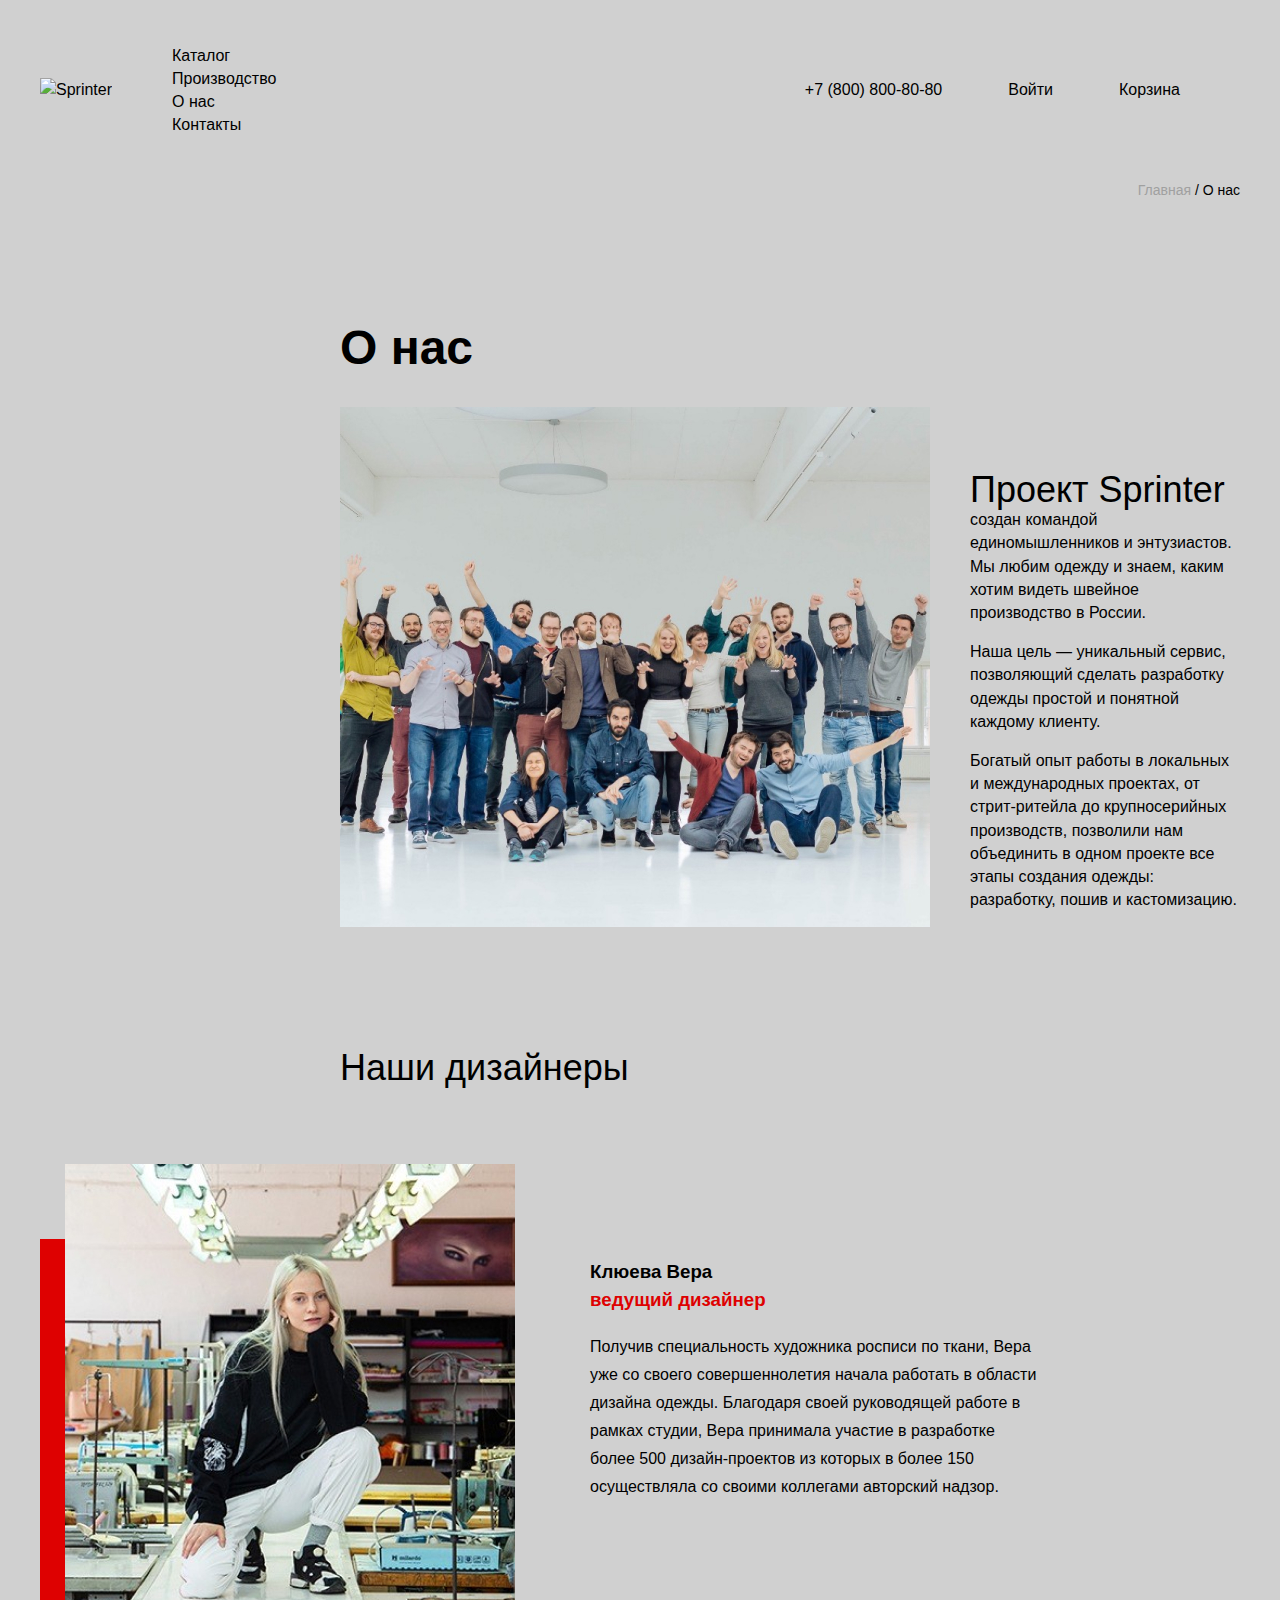
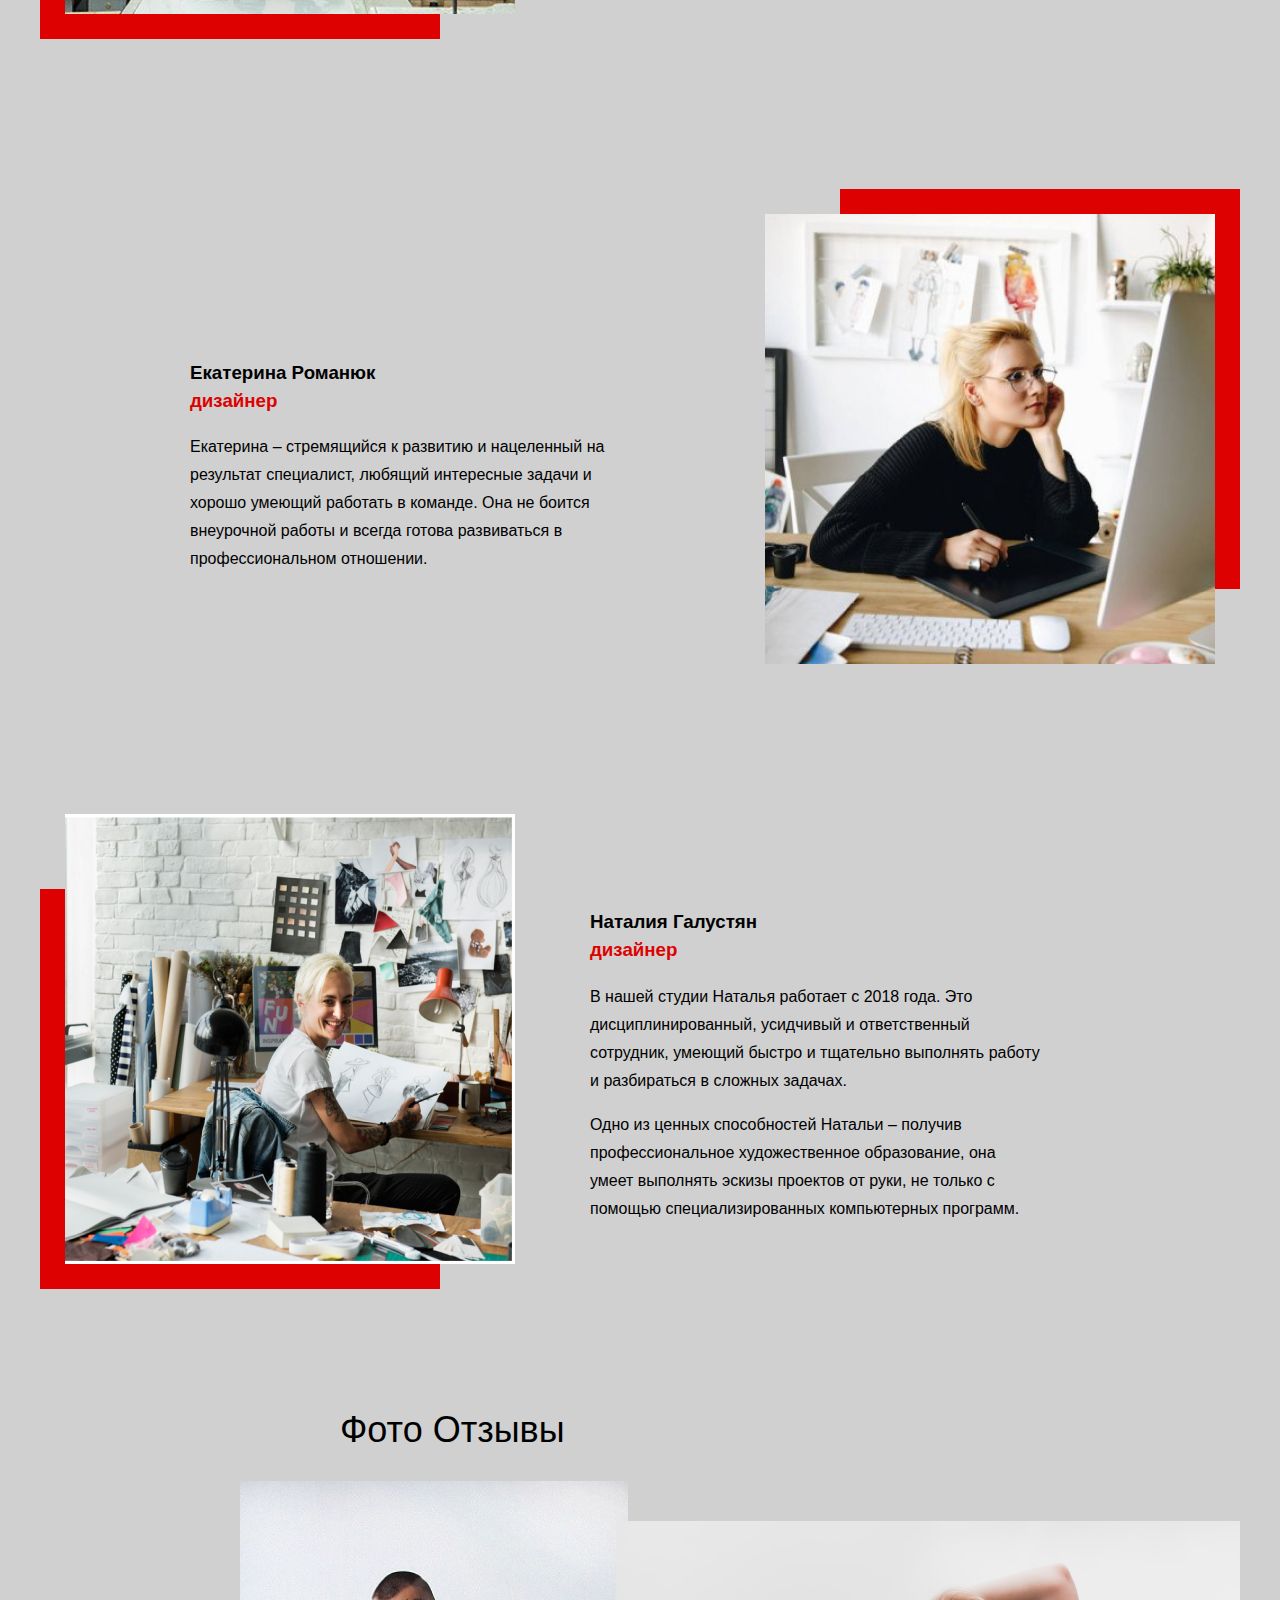
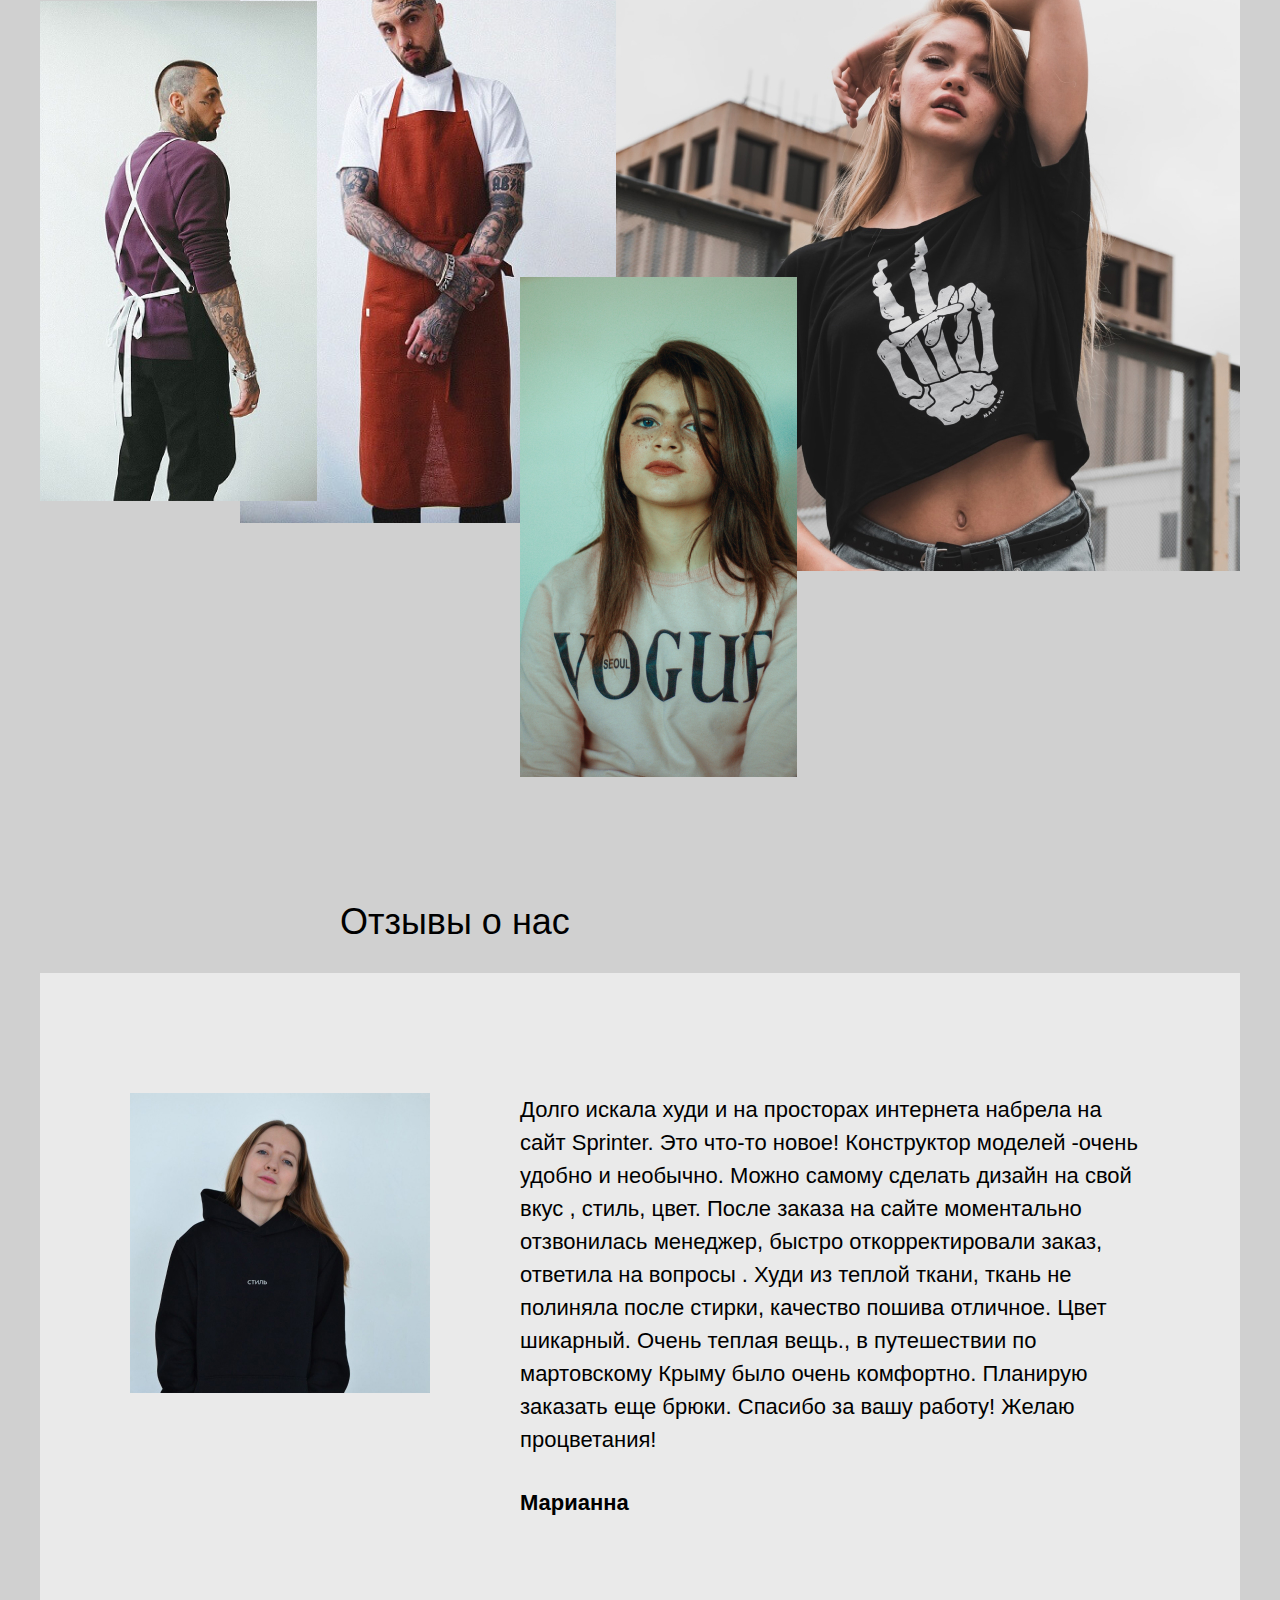
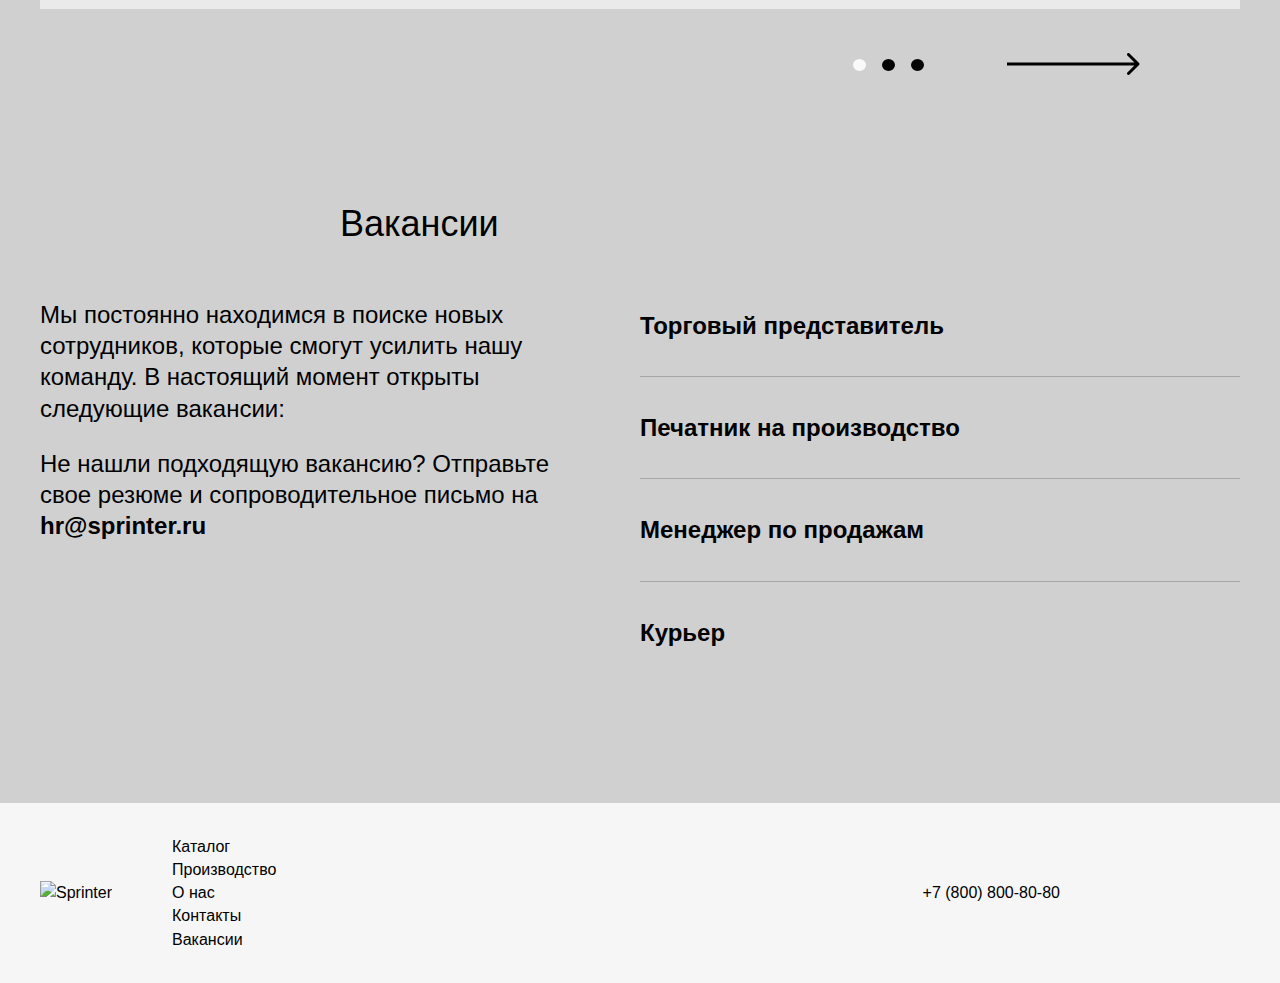
==== about-us.html @ f288a570 "second commit" ====
<!DOCTYPE html>
<html lang="ru">
<head>
    <meta charset="UTF-8">
    <title>Sprinter</title>
    <link rel="stylesheet" href="style.css">
</head>
<body>
    <header class="page-header">
        <div class="container">
            <div class="page-header__row">
                <div class="page-header__left">
                    <img src="images/logo.png" alt="Sprinter">
                    <nav class="mainmenu">
                        <ul class="mainmenu__list">
                            <li class="mainmenu__item"><a href="#">Каталог</a></li>
                            <li class="mainmenu__item"><a href="#">Производство</a></li>
                            <li class="mainmenu__item"><a href="#">О нас</a></li>
                            <li class="mainmenu__item"><a href="#">Контакты</a></li>
                        </ul>
                    </nav>
                </div>
                <div class="page-header__right">
                    <ul class="userbar">
                        <li class="userbar__item"><a href="tel:+78008008080"><img src="images/call.svg" alt="">+7 (800) 800-80-80</a></li>
                        <li class="userbar__item"><a href="#"><img src="images/enter.svg" alt="">Войти</a></li>
                        <li class="userbar__item"><a href="#"><img src="images/basket.svg" alt="">Корзина</a></li>
                    </ul>
                </div>
            </div>
        </div>
    </header>
    <main>
        <div class="container">
            <div class="breadcrumbs">
               <span> <a href="index.html">Главная</a> / О нас</span>
            </div>
        </div>
        <section class="page-section section-company">
            <div class="container">
                <h1 class="page-section__title">О нас</h1>
                <div class="section-company__row">
                    <img src="images/about-us-poster.jpg" alt="">
                    <div class="section-company__text">
                        <p><span>Проект Sprinter</span> создан командой единомышленников и энтузиастов. Мы любим одежду и знаем, каким хотим видеть швейное производство в России.</p>
                        <p>Наша цель — уникальный сервис, позволяющий сделать разработку одежды простой и понятной каждому клиенту.</p>
                        <p>Богатый опыт работы в локальных и международных проектах, от стрит-ритейла до крупносерийных производств, позволили нам объединить в одном проекте все этапы создания одежды: разработку, пошив и кастомизацию.</p>
                    </div>
                </div>
            </div>
        </section>
        <section class="page-section section-designers">
            <div class="container">
                <h2 class="page-section__title-36px">Наши дизайнеры</h2>
                <div class="section-designers__main">
                    <div class="section-designers__item">
                        <div class="section-designers__photo">
                            <img src="images/klyueva.jpg" alt="">
                        </div>
                        <div class="section-designers__text">
                            <h3>Клюева Вера <br><span>ведущий дизайнер</span></h3>
                            <p>Получив специальность художника росписи по ткани, Вера уже со своего совершеннолетия начала работать в области дизайна одежды. Благодаря  своей руководящей работе в рамках студии, Вера принимала  участие в разработке более 500 дизайн-проектов из которых в более 150 осуществляла со своими коллегами авторский надзор.</p>
                        </div>
                    </div>
                    <div class="section-designers__item section-designers__item--middle">
                        <div class="section-designers__text">
                            <h3>Екатерина Романюк <br><span>дизайнер</span></h3>
                            <p>Екатерина – стремящийся к развитию и нацеленный на результат специалист, любящий интересные задачи и хорошо умеющий работать в команде. Она не боится внеурочной работы и всегда готова развиваться в профессиональном отношении.</p>
                        </div>
                        <div class="section-designers__photo section-designers__photo--right">
                            <img src="images/romanyuk.jpg" alt="">
                        </div>
                    </div>
                    <div class="section-designers__item">
                        <div class="section-designers__photo">
                            <img src="images/galustyan.jpg" alt="">
                        </div>
                        <div class="section-designers__text">
                            <h3>Наталия Галустян <br><span>дизайнер</span></h3>
                            <p>В нашей студии Наталья работает с 2018 года. Это дисциплинированный, усидчивый и ответственный сотрудник, умеющий быстро и тщательно выполнять работу и разбираться в сложных задачах.</p>
                            <p>Одно из ценных способностей Натальи – получив профессиональное художественное образование, она умеет выполнять эскизы проектов от руки, не только с помощью специализированных компьютерных программ.</p>
                        </div>
                    </div>
                </div>
            </div>
        </section>
        <section class="page-section section-photos">
            <div class="container">
                <h2 class="page-section__title-36px">Фото Отзывы</h2>
                <div class="section-photos__main">
                    <div class="section-photos__item1"><img src="images/photo-1.jpg" alt=""></div>
                    <div class="section-photos__item2"><img src="images/photo-2.jpg" alt=""></div>
                    <div class="section-photos__item3"><img src="images/photo-3.jpg" alt=""></div>
                    <div class="section-photos__item4"><img src="images/photo-4.jpg" alt=""></div>
                </div>
            </div>
        </section>
        <section class="page-section section-reviews">
            <div class="container">
                <h2 class="page-section__title-36px">Отзывы о нас</h2>
                <div class="section-reviews__main">
                    <div class="review">
                        <img src="images/review-1.jpg" alt="" class="review__photo">
                        <div class="review__main">
                            <div class="review__text">Долго искала худи и на просторах интернета набрела на сайт Sprinter. Это что-то новое! Конструктор моделей -очень удобно и необычно. Можно самому сделать дизайн на свой вкус , стиль, цвет. После заказа на сайте моментально отзвонилась менеджер, быстро откорректировали заказ, ответила на вопросы . Худи из теплой ткани, ткань не полиняла после стирки, качество пошива отличное. Цвет шикарный. Очень теплая вещь., в путешествии по мартовскому Крыму было очень комфортно. Планирую заказать еще брюки. Спасибо за вашу работу! Желаю процветания!</div>
                            <div class="review__author">Марианна</div>
                        </div>
                    </div>
                </div>
                <div class="section-reviews__footer">
                    <div class="slider-nav">
                        <div class="slider-nav__circle slider-nav__circle--active">
                            <svg width="13" height="13" viewBox="0 0 13 13" fill="none" xmlns="http://www.w3.org/2000/svg">
                                <ellipse rx="6.5" ry="6.03571" transform="matrix(1 0 0 -1 6.5 6.96429)" fill="#F9F9F9"/>
                            </svg>
                        </div>
                        <div class="slider-nav__circle">
                            <svg width="13" height="13" viewBox="0 0 13 13" fill="none" xmlns="http://www.w3.org/2000/svg">
                                <ellipse rx="6.5" ry="6.03571" transform="matrix(1 0 0 -1 6.5 6.96429)" fill="#050505"/>
                            </svg>
                        </div>
                        <div class="slider-nav__circle">
                            <svg width="13" height="13" viewBox="0 0 13 13" fill="none" xmlns="http://www.w3.org/2000/svg">
                                <ellipse rx="6.5" ry="6.03571" transform="matrix(1 0 0 -1 6.5 6.96429)" fill="#050505"/>
                            </svg>
                        </div>
                        <div class="slider-nav__arrow">
                            <svg width="133" height="24" viewBox="0 0 133 24" fill="none" xmlns="http://www.w3.org/2000/svg">
                                <path d="M132.061 13.0607C132.646 12.4749 132.646 11.5251 132.061 10.9393L122.515 1.3934C121.929 0.807611 120.979 0.807611 120.393 1.3934C119.808 1.97919 119.808 2.92893 120.393 3.51472L128.879 12L120.393 20.4853C119.808 21.0711 119.808 22.0208 120.393 22.6066C120.979 23.1924 121.929 23.1924 122.515 22.6066L132.061 13.0607ZM0 13.5H131V10.5H0V13.5Z" fill="black"/>
                            </svg>
                        </div>
                    </div>
                </div>
            </div>
        </section>
        <section class="page-section section-vacancies">
            <div class="container">
                <h2 class="page-section__title-36px">Вакансии</h2>
                <div class="section-vacancies__row">
                    <div class="section-vacancies__text">
                        <p>Мы постоянно находимся в поиске новых сотрудников, которые смогут усилить нашу команду. В настоящий момент открыты следующие вакансии:</p>
                        <p>Не нашли подходящую вакансию? Отправьте свое резюме и сопроводительное письмо на <a href="mailto:hr@sprinter.ru">hr@sprinter.ru</a></p>
                    </div>
                    <ul class="vacancy-list">
                        <li class="vacancy-list__item vacancy-card">
                            <div class="vacancy-card__toggle">
                                Торговый представитель
                                <img src="images/plus.svg" alt="" class="vacancy-card__icon"></div>
                        </li>
                        <li class="vacancy-list__item vacancy-card">
                            <div class="vacancy-card__toggle">
                                Печатник на производство
                                <img src="images/plus.svg" alt="" class="vacancy-card__icon"></div>
                        </li>
                        <li class="vacancy-list__item vacancy-card">
                            <div class="vacancy-card__toggle">
                                Менеджер по продажам
                                <img src="images/plus.svg" alt="" class="vacancy-card__icon"></div>
                        </li>
                        <li class="vacancy-list__item vacancy-card">
                            <div class="vacancy-card__toggle">
                                Курьер
                                <img src="images/plus.svg" alt="" class="vacancy-card__icon"></div>
                        </li>
                    </ul>
                </div>
            </div>
        </section>
    </main>
    <footer class="page-footer">
        <div class="container">
            <div class="page-footer__row">
                <div class="page-footer__left">
                    <img src="images/logo.png" alt="Sprinter">
                    <nav class="mainmenu">
                        <ul class="mainmenu__list">
                            <li class="mainmenu__item"><a href="#">Каталог</a></li>
                            <li class="mainmenu__item"><a href="#">Производство</a></li>
                            <li class="mainmenu__item"><a href="#">О нас</a></li>
                            <li class="mainmenu__item"><a href="#">Контакты</a></li>
                            <li class="mainmenu__item"><a href="#">Вакансии</a></li>
                        </ul>
                    </nav>
                </div>
                <div class="page-footer__right">
                    <a href="tel:+78008008080" class="page-footer__contact"><img src="images/call.svg" alt="">+7 (800) 800-80-80</a>
                    <ul class="social-list">
                        <li class="social-list__item"><a href="#"><img src="images/instagram.svg" alt=""></a></li>
                        <li class="social-list__item"><a href="#"><img src="images/youtube.svg" alt=""></a></li>
                        <li class="social-list__item"><a href="#"><img src="images/vk.svg" alt=""></a></li>
                    </ul>
                </div>
            </div>
        </div>
    </footer>
</body>
</html>
---- style.css ----
body {
    margin: 0;
    padding: 0;
    background-color: #D0D0D0;
    font-family: 'Roboto', sans-serif;
}

a {
    text-decoration: none;
    color: #000000;
}

li {
    list-style-type: none;
}

ul {
    margin: 0;
    padding: 0;
}

.container {
    width: 1200px;
    margin: 0 auto;
}

.page-section {
    margin: 120px 0;
}

.page-section__title {
    margin-left: 300px;
    font-size: 48px;
}

.page-section__title-36px {
    margin-left: 300px;
    font-size: 36px;
    font-weight: normal;
}

.page-header__row {
    display: flex;
    align-items: center;
    justify-content: space-between;
    height: 180px;
    line-height: 145%;
}

.page-header__left {
    display: flex;
    align-items: center;
}

.page-header__left img {
    margin-right: 60px;
}

.userbar {
    display: flex;
    align-items: center;
}

.userbar__item {
    margin-right: 60px;
}

.userbar__item img {
    margin-right: 6px;
}

.section-info__row {
    display: flex;
    align-items: flex-end;
}

.section-info__text {
    padding-right: 40px;
    font-size: 16px;
}

.section-info__text h3 {
    font-size: 24px;
    font-weight: bold;
}

.section-info__banner {
    position: relative;
}

.section-info__banner h1 {
    position: absolute;
    top: 20px;
    left: 80px;
    margin: 0;
    font-size: 48px;
    font-weight: bolder;
}

.section-info__banner span {
    font-size: 24px;
    font-weight: bold;
}

.section-catalog__main {
    position: relative;
    width: 1200px;
    height: 1000px;
}

.section-catalog__item1 {
    position: absolute;
}

.section-catalog__item1 h3 {
    position: absolute;
    top: 60px;
    left: 270px;
    font-size: 36px;
    line-height: 130%;
    text-transform: uppercase;
}

.section-catalog__item2 {
    position: absolute;
    right: 0;
}

.section-catalog__item2 h3 {
    position: absolute;
    top: 40px;
    left: 480px;
    font-size: 48px;
    line-height: 130%;
}

.section-catalog__item3 {
    position: absolute;
    bottom: 0;
}

.section-catalog__item3 h3 {
    position: absolute;
    top: 80px;
    left: 480px;
    font-size: 48px;
    line-height: 130%;
    text-transform: uppercase;
}

.section-catalog__item4 {
    position: absolute;
    bottom: 0;
    right: 0;
}

.section-catalog__item4 h3 {
    position: absolute;
    top: 60px;
    left: 20px;
    font-size: 48px;
    line-height: 130%;
    color: #FFFFFF;
}

.section-order__row {
    display: flex;
    justify-content: space-between;
    margin: 50px;
    padding: 100px 40px 100px 60px;
    background: #F6F6F6;
}

.order-form {
    display: flex;
    flex-direction: column;
    justify-content: space-between;
    font-size: 18px;
    line-height: 145%;
}

.order-form a {
    text-decoration: underline;
    font-size: 16px;
    color: #7D7D7D;
}

.order-form__type {
    font-size: 24px;
}

.order-form__size {
    width: 190px;
    height: 32px;
    margin: 10px 0;
    padding: 0 20px;
    box-sizing: border-box;
}

.order-form__select-color {
    width: 32px;
    height: 32px;
}

.order-form__color {
    width: 100px;
    height: 32px;
    padding: 0 10px;
    box-sizing: border-box;
}

.order-form__select-image {
    display: flex;
    align-items: center;
    justify-content: space-between;
    width: 232px;
    height: 38px;
    margin-top: 10px;
    margin-bottom: 20px;
    padding: 0 20px;
    box-sizing: border-box;
    font-size: 14px;
}

.order-form__comment {
    width: 232px;
    height: 80px;
    padding: 10px 20px;
    box-sizing: border-box;
    resize: none;
}

.order-form__price {
    font-size: 24px;
    font-weight: bold;
}

.order-form__submit {
    width: 232px;
    height: 48px;
    font-size: 18px;
    font-weight: bold;
    color: #EEEEEE;
    background: #AA8A8A;
    border: none;
}

.section-gallery__row {
    display: flex;
    align-items: center;
    position: relative;
    margin-left: 300px;
}

.section-gallery__row a {
    position: absolute;
    right: 60px;
}

.section-gallery__item {
    margin: 10px;
}

.section-workers__row {
    display: flex;
    align-items: center;
    position: relative;
    margin-left: 300px;
}

.section-workers__row a {
    position: absolute;
    right: 60px;
}

.section-workers__item {
    margin: 10px;
    text-align: right;
}

.section-workers__item h3 {
    font-size: 18px;
    line-height: 80%;
}

.section-faq__main {
    margin-left: 300px;
    font-size: 18px;
    line-height: 145%;
    background: #F8F8F8;
}

.faq-card {
    padding: 50px;
}

.faq-card__toggle {
    display: flex;
    justify-content: space-between;
    cursor: pointer;
}

.faq-card__content {
    margin-top: 5px;
    margin-right: 100px;
}

.section-map img {
    margin-left: 300px;
}

.page-footer {
    background: #F6F6F6;
}

.page-footer__row {
    display: flex;
    align-items: center;
    justify-content: space-between;
    height: 180px;
    line-height: 145%;
}

.page-footer__left {
    display: flex;
    align-items: center;
}

.page-footer__left img {
    margin-right: 60px;
}

.page-footer__right {
    display: flex;
}

.page-footer__contact {
    margin-right: 120px;
}

.page-footer__contact img {
    margin-right: 6px;
}

.social-list {
    display: flex;
    align-items: center;
}

.social-list__item {
    margin-right: 20px;
}

.breadcrumbs {
    display: flex;
    justify-content: flex-end;
    font-size: 14px;
    line-height: 145%;
}

.breadcrumbs a {
    color: #A0A0A0;
}

.section-company__row {
    display: flex;
    align-items: flex-end;
    margin-left: 300px;
}

.section-company__text {
    padding-left: 40px;
    line-height: 145%;
}

.section-company__text span {
    font-size: 36px;
}

.section-designers__item {
    display: flex;
    margin-top: 150px;
}

.section-designers__item--middle {
    align-items: flex-end;
    margin-bottom: 300px;
}

.section-designers__photo {
    position: relative;
    width: 400px;
    height: 400px;
    background-color: #de0101;
}

.section-designers__photo img {
    position: absolute;
    left: 25px;
    bottom: 25px;
}

.section-designers__photo--right img {
    position: absolute;
    top: 25px;
    left: -75px;
}

.section-designers__text {
    width: 800px;
    padding-left: 150px;
    padding-right: 200px;
    box-sizing: border-box;
    line-height: 175%;
}

.section-designers__text h3 {
    font-weight: bold;
}

.section-designers__text span {
    color: #de0101;
}

.section-photos__main {
    position: relative;
    width: 1200px;
    height: 900px;
}

.section-photos__item1 {
    position: absolute;
    left: 200px;
}

.section-photos__item2 {
    position: absolute;
    top: 120px;
}

.section-photos__item3 {
    position: absolute;
    top: 40px;
    right: 0;
}

.section-photos__item4 {
    position: absolute;
    left: 480px;
    bottom: 0;
}

.review {
    display: flex;
    align-items: flex-start;
    padding: 120px 90px 60px 90px;
    background-color: #EAEAEA;
}

.review__main {
    margin-left: 90px;
    font-size: 22px;
    line-height: 150%;
}

.review__author {
    font-weight: bold;
    margin: 30px 0;
}
.section-reviews__footer {
    display: flex;
    justify-content: right;
    margin: 40px 100px;
}
.slider-nav {
    display: flex;
    align-items: center;
}

.slider-nav__circle {
    margin: 8px;
}

.slider-nav__arrow {
    margin-left: 75px;
}

.section-vacancies__row {
    display: grid;
    grid-template-columns: 50% 50%;
}

.section-vacancies__text {
    padding-right: 60px;
    font-size: 24px;
    line-height: 130%;
}

.section-vacancies__text a {
    font-weight: bold;
}

.vacancy-card {
    padding: 35px 0;
    font-size: 24px;
    font-weight: bold;
    line-height: 130%;
    border-bottom: 1px solid rgba(0, 0, 0, 0.2);
}

.vacancy-card:last-child {
    border-bottom: none;
}

.vacancy-card__toggle {
    display: flex;
    justify-content: space-between;
    cursor: pointer;
}
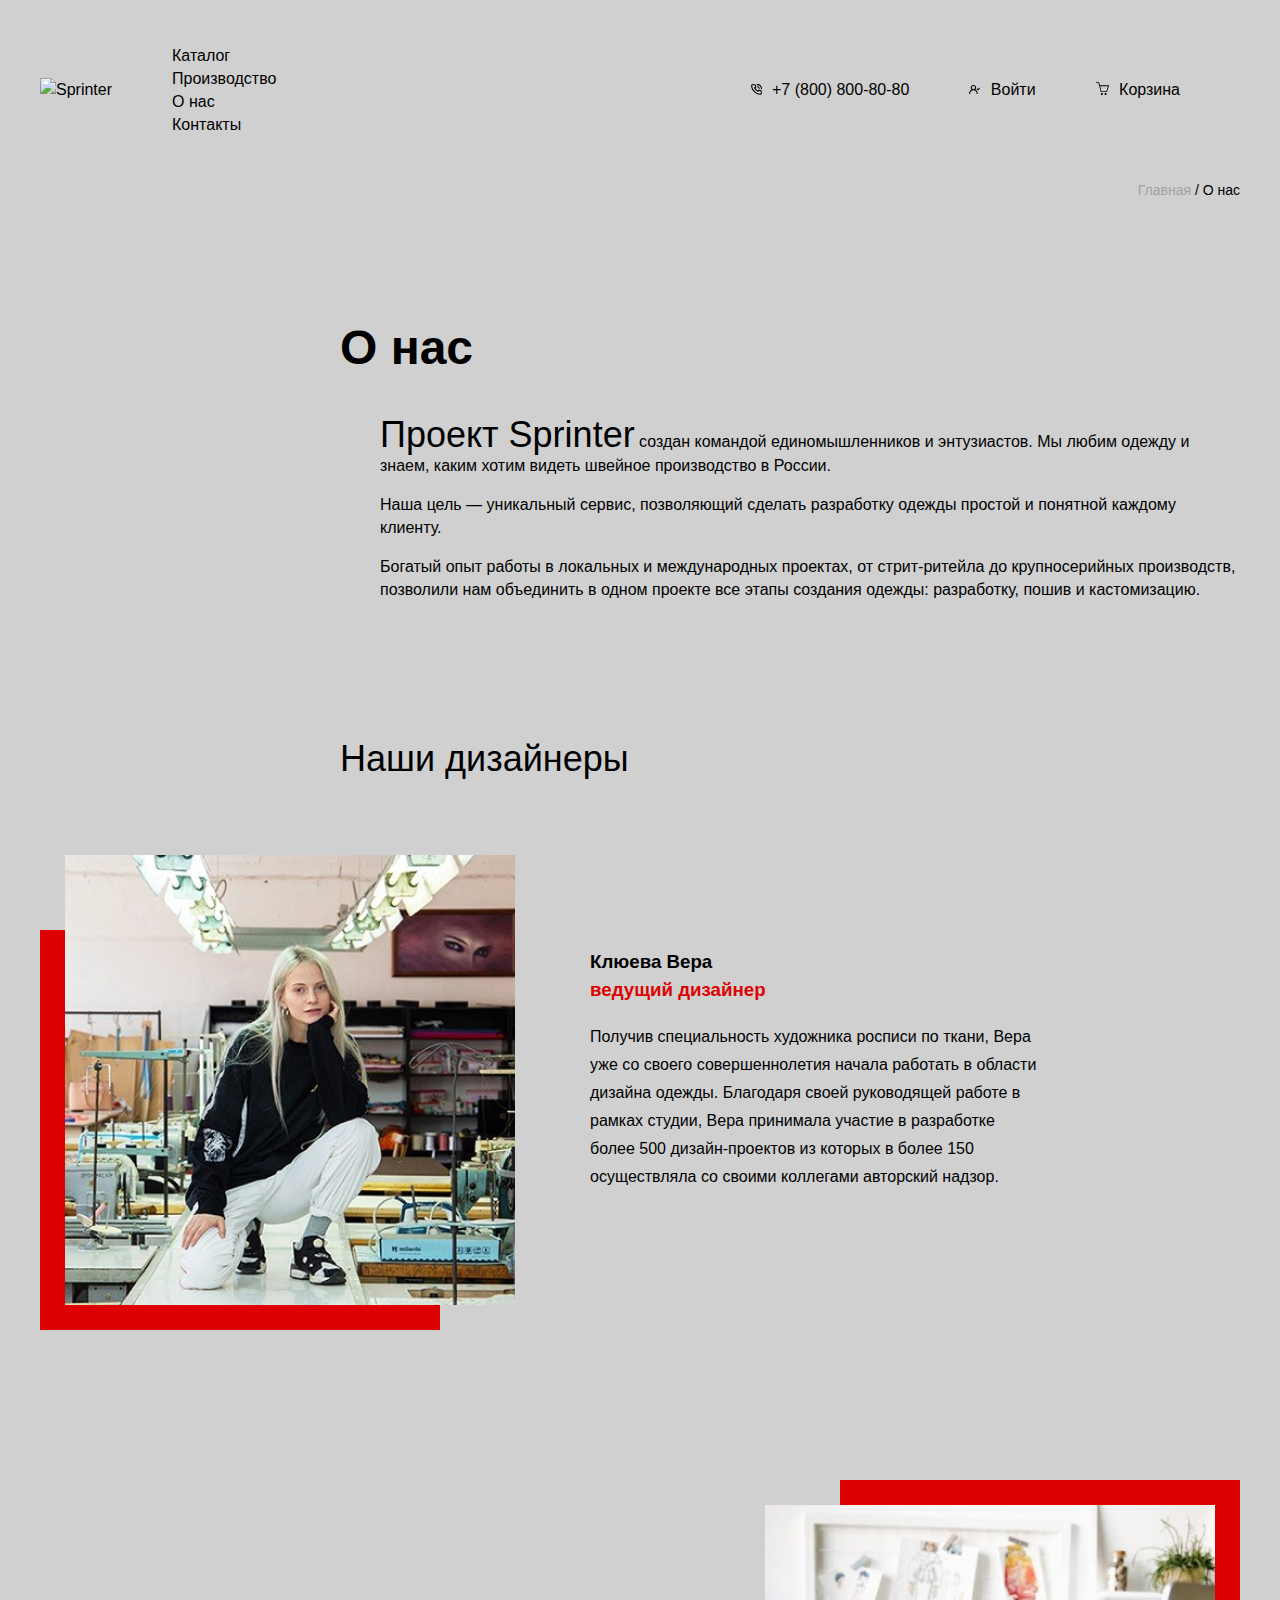
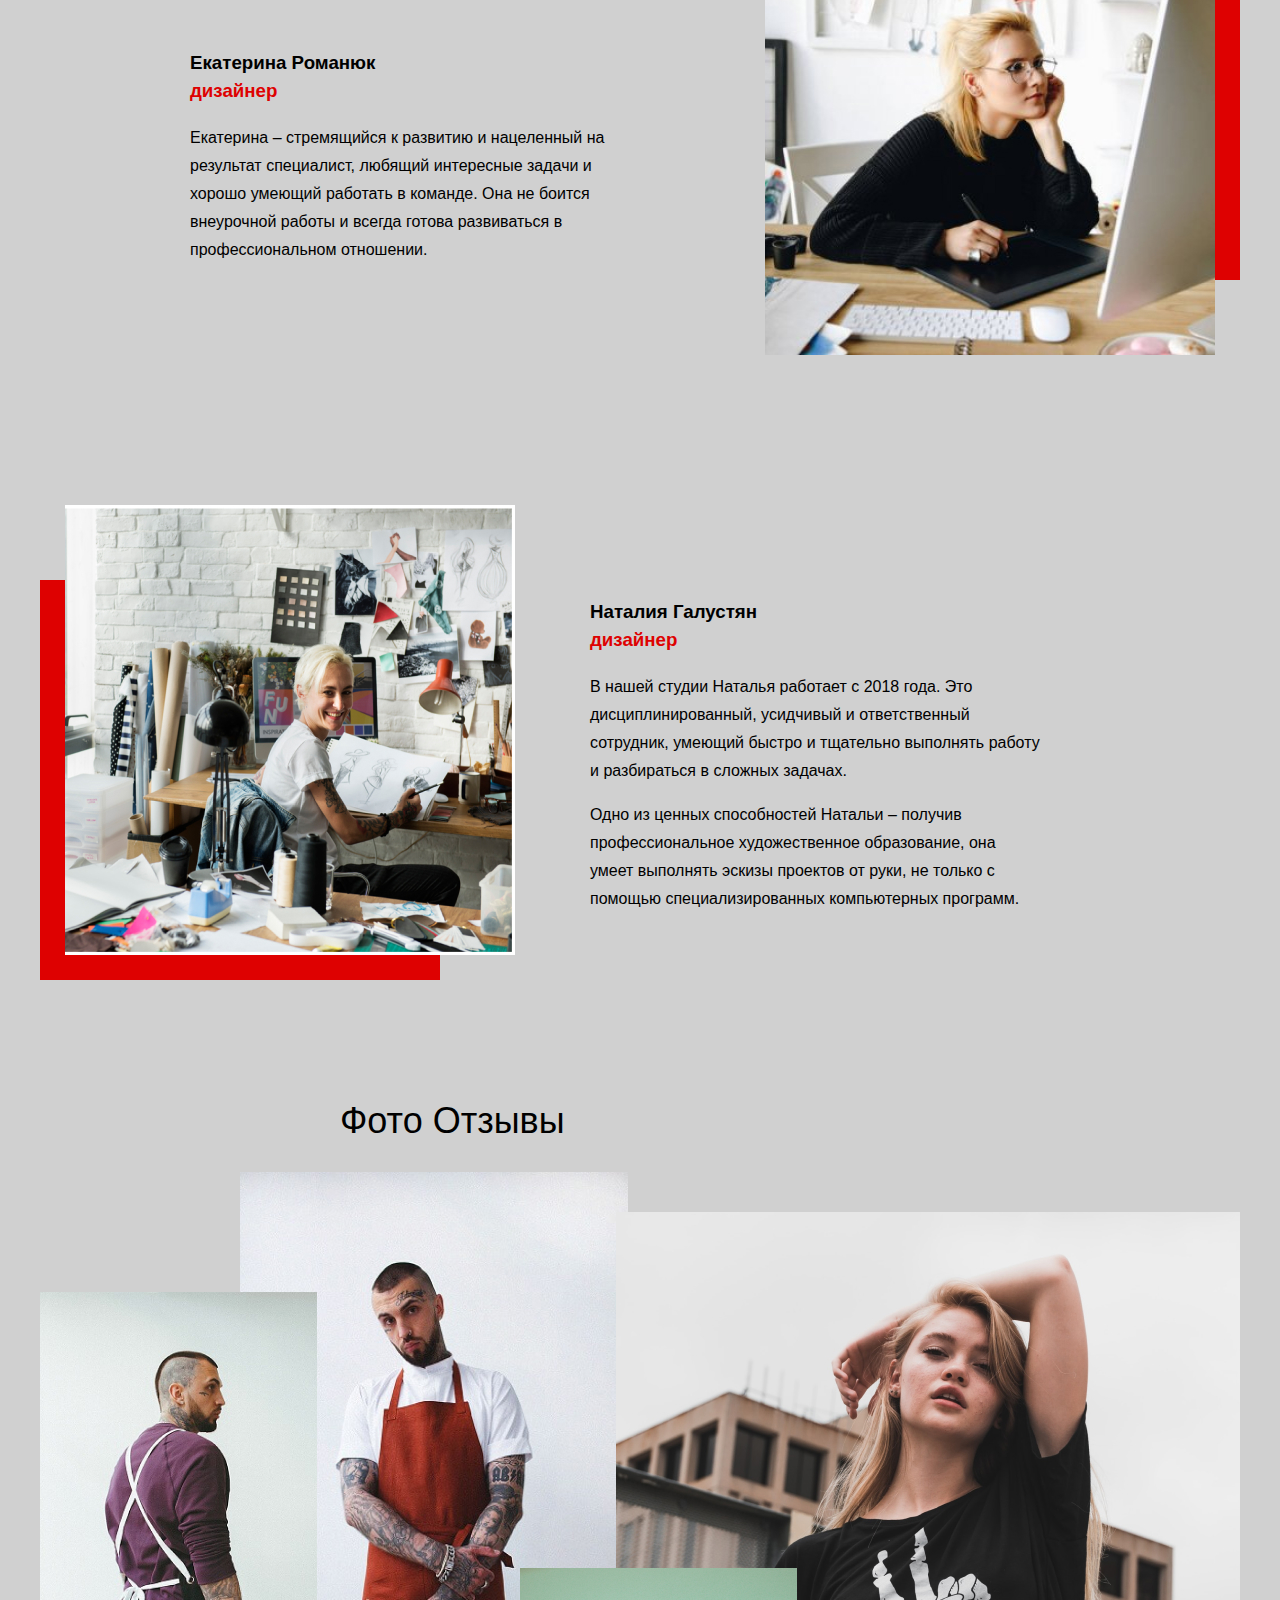
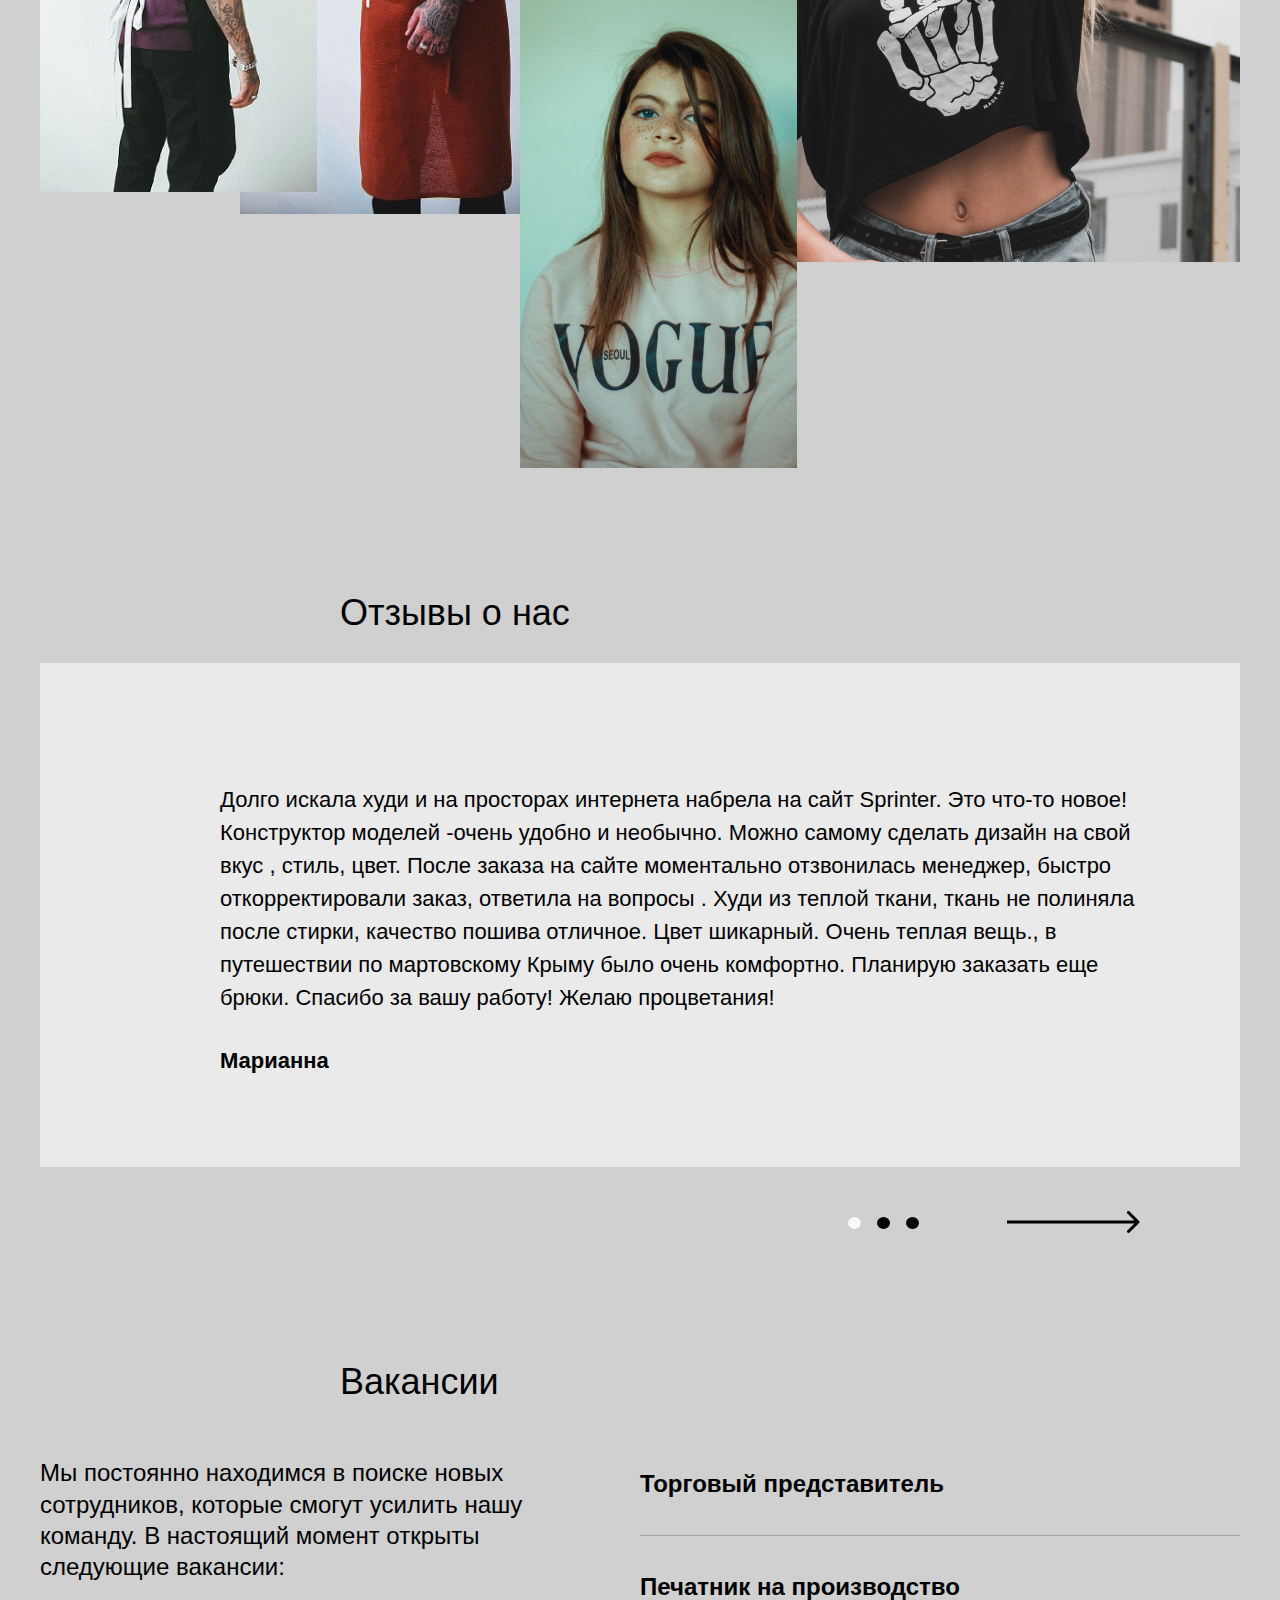
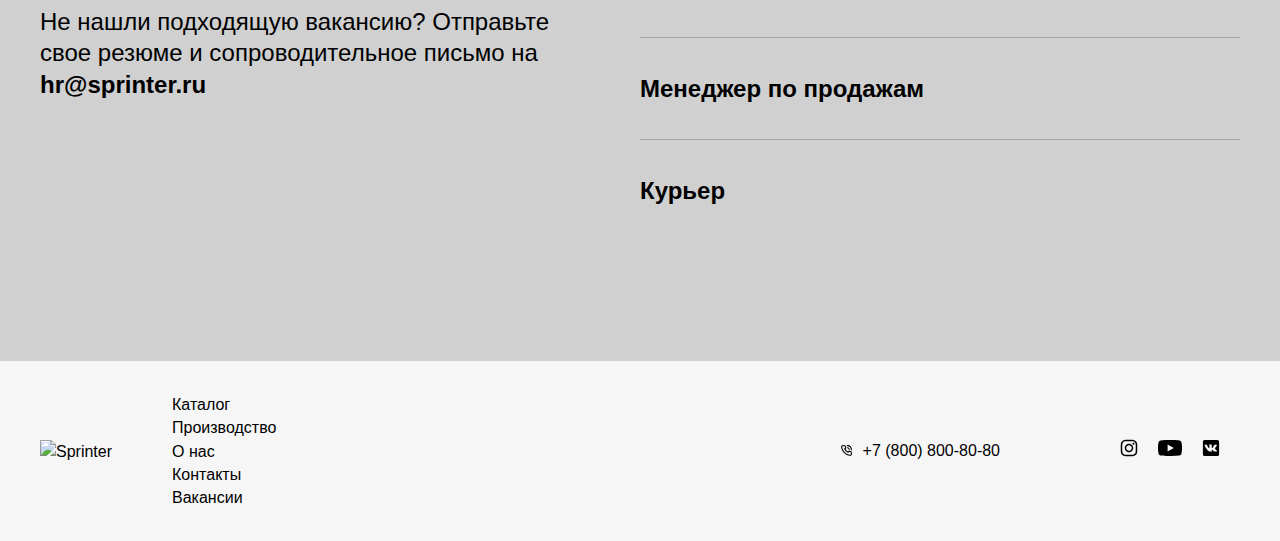
==== commit 4442b1f9: "responsive" ====
--- a/about-us.html
+++ b/about-us.html
@@ -2,7 +2,8 @@
 <html lang="ru">
 <head>
     <meta charset="UTF-8">
-    <title>Sprinter</title>
+    <title>О нас</title>
+    <meta name="viewport" content="width=device-width, initial-scale=1.0">
     <link rel="stylesheet" href="style.css">
 </head>
 <body>
@@ -10,37 +11,61 @@
         <div class="container">
             <div class="page-header__row">
                 <div class="page-header__left">
-                    <img src="images/logo.png" alt="Sprinter">
-                    <nav class="mainmenu">
+                    <img class="logo" src="images/logo.png" alt="Sprinter">
+                    <button class="page-header__menu-toggle hamburger hamburger--squeeze" onclick="this.classlist.toggle('is-active')">
+                        <span class="hamburger-box">
+                            <span class="hamburger-inner"></span>
+                        </span>
+                    </button>
+                    <nav class="page-header__menu mainmenu">
                         <ul class="mainmenu__list">
-                            <li class="mainmenu__item"><a href="#">Каталог</a></li>
-                            <li class="mainmenu__item"><a href="#">Производство</a></li>
-                            <li class="mainmenu__item"><a href="#">О нас</a></li>
-                            <li class="mainmenu__item"><a href="#">Контакты</a></li>
+                            <li class="mainmenu__item"><a href="index.html#catalog">Каталог</a></li>
+                            <li class="mainmenu__item"><a href="production.html">Производство</a></li>
+                            <li class="mainmenu__item"><a href="about-us.html">О нас</a></li>
+                            <li class="mainmenu__item"><a href="contacts.html">Контакты</a></li>
                         </ul>
                     </nav>
                 </div>
                 <div class="page-header__right">
                     <ul class="userbar">
-                        <li class="userbar__item"><a href="tel:+78008008080"><img src="images/call.svg" alt="">+7 (800) 800-80-80</a></li>
-                        <li class="userbar__item"><a href="#"><img src="images/enter.svg" alt="">Войти</a></li>
-                        <li class="userbar__item"><a href="#"><img src="images/basket.svg" alt="">Корзина</a></li>
+                        <li class="userbar__item">
+                            <a href="tel:+78008008080">
+                                <svg width="11" height="11" viewBox="0 0 11 11" fill="none" xmlns="http://www.w3.org/2000/svg">
+                                    <path d="M9.51366 6.04165C9.39449 6.04165 9.26991 6.00373 9.15074 5.97665C8.90961 5.92273 8.67252 5.85214 8.44116 5.7654C8.18987 5.67398 7.91366 5.67873 7.66566 5.77873C7.41766 5.87872 7.21541 6.06691 7.09783 6.30706L6.97866 6.55623C6.4526 6.25788 5.96662 5.89385 5.53241 5.4729C5.11145 5.03868 4.74742 4.5527 4.44908 4.02665L4.69824 3.9129C4.9384 3.79531 5.12658 3.59306 5.22658 3.34506C5.32658 3.09707 5.33133 2.82085 5.23991 2.56956C5.15389 2.33612 5.08332 2.09727 5.02866 1.85456C5.00158 1.7354 4.97991 1.61081 4.96366 1.49165C4.89788 1.11011 4.69804 0.76459 4.40012 0.517318C4.1022 0.270045 3.72579 0.137268 3.33866 0.142896H1.70824C1.47925 0.142596 1.25278 0.190697 1.04368 0.284046C0.834581 0.377394 0.647571 0.513883 0.49491 0.684563C0.339083 0.859875 0.223056 1.06684 0.154799 1.29125C0.0865428 1.51565 0.0676754 1.75218 0.0994934 1.98456C0.393937 4.23905 1.42398 6.33342 3.02991 7.9429C4.63939 9.54882 6.73375 10.5789 8.98824 10.8733C9.05856 10.8787 9.12918 10.8787 9.19949 10.8733C9.59893 10.8739 9.98458 10.7273 10.2828 10.4616C10.4535 10.309 10.59 10.122 10.6833 9.91288C10.7767 9.70377 10.8248 9.4773 10.8245 9.24831V7.62331C10.8216 7.24904 10.6895 6.88725 10.4507 6.59907C10.2119 6.31089 9.88088 6.114 9.51366 6.04165ZM9.77908 9.29165C9.7789 9.36723 9.7629 9.44195 9.73212 9.51098C9.70133 9.58001 9.65644 9.64184 9.60033 9.69248C9.54096 9.74657 9.47031 9.78678 9.39349 9.8102C9.31667 9.83362 9.2356 9.83966 9.15616 9.8279C7.13481 9.5639 5.25629 8.64273 3.80991 7.20623C2.36229 5.75861 1.43309 3.87355 1.16658 1.84373C1.15481 1.76429 1.16085 1.68322 1.18428 1.6064C1.2077 1.52958 1.24791 1.45893 1.30199 1.39956C1.35325 1.34277 1.41595 1.29748 1.48597 1.26667C1.55599 1.23586 1.63175 1.22023 1.70824 1.22081H3.33324C3.45846 1.21775 3.58086 1.25818 3.67962 1.33521C3.77838 1.41225 3.84739 1.52112 3.87491 1.64331C3.87491 1.78956 3.92366 1.94123 3.95616 2.08748C4.01876 2.37124 4.10204 2.65004 4.20533 2.92165L3.44699 3.27915C3.31665 3.33898 3.21535 3.44807 3.16533 3.58248C3.11115 3.71435 3.11115 3.86227 3.16533 3.99415C3.94489 5.66397 5.28717 7.00625 6.95699 7.78581C7.08887 7.83999 7.23678 7.83999 7.36866 7.78581C7.50307 7.73578 7.61216 7.63449 7.67199 7.50415L8.01324 6.74581C8.29269 6.84771 8.5786 6.93095 8.86908 6.99498C9.00991 7.02748 9.16158 7.05456 9.30783 7.07623C9.43002 7.10375 9.53889 7.17276 9.61593 7.27152C9.69296 7.37028 9.73339 7.49268 9.73033 7.6179L9.77908 9.29165ZM6.58324 0.083313H6.20408C6.06042 0.095524 5.92749 0.164303 5.83455 0.27452C5.7416 0.384737 5.69624 0.527362 5.70845 0.671021C5.72066 0.81468 5.78944 0.947605 5.89966 1.04055C6.00987 1.1335 6.1525 1.17886 6.29616 1.16665H6.58324C7.4452 1.16665 8.27185 1.50906 8.88134 2.11855C9.49083 2.72804 9.83324 3.55469 9.83324 4.41665V4.70373C9.82123 4.84663 9.86638 4.98845 9.95878 5.09812C10.0512 5.20778 10.1833 5.27633 10.3262 5.28873H10.3695C10.5051 5.28928 10.636 5.23895 10.7363 5.14769C10.8365 5.05642 10.899 4.93086 10.9112 4.79581V4.41665C10.9112 3.26831 10.4554 2.16693 9.64387 1.35443C8.83238 0.541928 7.73158 0.0847484 6.58324 0.083313ZM7.66658 4.41665C7.66658 4.56031 7.72364 4.69808 7.82523 4.79966C7.92681 4.90124 8.06458 4.95831 8.20824 4.95831C8.3519 4.95831 8.48968 4.90124 8.59126 4.79966C8.69284 4.69808 8.74991 4.56031 8.74991 4.41665C8.74991 3.84201 8.52164 3.29091 8.11531 2.88458C7.70898 2.47825 7.15788 2.24998 6.58324 2.24998C6.43958 2.24998 6.30181 2.30705 6.20023 2.40863C6.09864 2.51021 6.04158 2.64799 6.04158 2.79165C6.04158 2.93531 6.09864 3.07308 6.20023 3.17466C6.30181 3.27624 6.43958 3.33331 6.58324 3.33331C6.87056 3.33331 7.14611 3.44745 7.34927 3.65061C7.55244 3.85378 7.66658 4.12933 7.66658 4.41665Z" fill="black"/>
+                                </svg>
+                                +7 (800) 800-80-80
+                            </a>
+                        </li>
+                        <li class="userbar__item">
+                            <a href="#">
+                                <svg width="11" height="11" viewBox="0 0 11 11" fill="none" xmlns="http://www.w3.org/2000/svg">
+                                    <path d="M6.20433 5.61915C6.49335 5.36897 6.72517 5.05954 6.88405 4.71187C7.04294 4.36419 7.12517 3.98641 7.12516 3.60415C7.12516 2.88585 6.83982 2.19698 6.33191 1.68907C5.824 1.18115 5.13512 0.895813 4.41683 0.895813C3.69853 0.895813 3.00966 1.18115 2.50175 1.68907C1.99384 2.19698 1.7085 2.88585 1.7085 3.60415C1.70849 3.98641 1.79072 4.36419 1.94961 4.71187C2.10849 5.05954 2.34031 5.36897 2.62933 5.61915C1.87107 5.9625 1.22775 6.51697 0.776277 7.21627C0.324806 7.91558 0.0842933 8.73011 0.0834961 9.56248C0.0834961 9.70614 0.140564 9.84391 0.242147 9.9455C0.343729 10.0471 0.481504 10.1041 0.625163 10.1041C0.768822 10.1041 0.906597 10.0471 1.00818 9.9455C1.10976 9.84391 1.16683 9.70614 1.16683 9.56248C1.16683 8.70053 1.50924 7.87388 2.11873 7.26438C2.72823 6.65489 3.55488 6.31248 4.41683 6.31248C5.27878 6.31248 6.10543 6.65489 6.71493 7.26438C7.32442 7.87388 7.66683 8.70053 7.66683 9.56248C7.66683 9.70614 7.7239 9.84391 7.82548 9.9455C7.92706 10.0471 8.06484 10.1041 8.2085 10.1041C8.35216 10.1041 8.48993 10.0471 8.59151 9.9455C8.6931 9.84391 8.75016 9.70614 8.75016 9.56248C8.74937 8.73011 8.50885 7.91558 8.05738 7.21627C7.60591 6.51697 6.96259 5.9625 6.20433 5.61915ZM4.41683 5.22915C4.09544 5.22915 3.78126 5.13384 3.51403 4.95528C3.2468 4.77673 3.03852 4.52294 2.91553 4.22601C2.79253 3.92908 2.76035 3.60234 2.82305 3.28712C2.88575 2.97191 3.04052 2.68236 3.26778 2.4551C3.49504 2.22784 3.78459 2.07307 4.09981 2.01037C4.41503 1.94767 4.74176 1.97985 5.03869 2.10284C5.33562 2.22583 5.58941 2.43411 5.76797 2.70134C5.94653 2.96857 6.04183 3.28275 6.04183 3.60415C6.04183 4.03512 5.87063 4.44845 5.56588 4.7532C5.26113 5.05794 4.84781 5.22915 4.41683 5.22915ZM10.7597 3.9454C10.7094 3.89463 10.6495 3.85433 10.5835 3.82683C10.5175 3.79933 10.4467 3.78517 10.3752 3.78517C10.3037 3.78517 10.2329 3.79933 10.1669 3.82683C10.1008 3.85433 10.0409 3.89463 9.99058 3.9454L8.90725 5.02873L8.57141 4.68748C8.52106 4.63671 8.46115 4.59641 8.39514 4.56891C8.32913 4.54141 8.25834 4.52726 8.18683 4.52726C8.11532 4.52726 8.04453 4.54141 7.97852 4.56891C7.91251 4.59641 7.8526 4.63671 7.80225 4.68748C7.70136 4.78897 7.64473 4.92625 7.64473 5.06935C7.64473 5.21246 7.70136 5.34974 7.80225 5.45123L8.52808 6.17706C8.62957 6.27795 8.76685 6.33458 8.90996 6.33458C9.05306 6.33458 9.19034 6.27795 9.29183 6.17706L10.7381 4.73081C10.7928 4.6817 10.8369 4.62196 10.8677 4.55525C10.8986 4.48853 10.9156 4.41624 10.9176 4.34276C10.9196 4.26928 10.9067 4.19616 10.8795 4.12784C10.8524 4.05953 10.8116 3.99745 10.7597 3.9454Z" fill="black"/>
+                                </svg>
+                                Войти
+                            </a>
+                        </li>
+                        <li class="userbar__item">
+                            <a href="#">
+                                <svg width="13" height="13" viewBox="0 0 13 13" fill="none" xmlns="http://www.w3.org/2000/svg">
+                                    <path d="M12.8921 3.50554C12.8117 3.3876 12.7038 3.32863 12.5684 3.32863H3.94824L3.28809 1.00907C3.22884 0.799395 3.14844 0.620296 3.04688 0.471774C2.94531 0.323253 2.8374 0.218414 2.72314 0.157258C2.60889 0.0961021 2.50944 0.0546035 2.4248 0.0327621C2.34017 0.0109207 2.25553 0 2.1709 0H0.431641C0.321615 0 0.228516 0.0393145 0.152344 0.117944C0.0761719 0.196573 0.0380859 0.297043 0.0380859 0.419355C0.0380859 0.489247 0.055013 0.556956 0.0888672 0.62248C0.122721 0.688004 0.171387 0.738239 0.234863 0.773185C0.29834 0.808132 0.363932 0.825605 0.431641 0.825605H2.1709C2.20475 0.825605 2.23649 0.829973 2.26611 0.83871C2.29574 0.847446 2.33594 0.884577 2.38672 0.950101C2.4375 1.01562 2.47982 1.11391 2.51367 1.24496L4.76074 9.7631C4.77767 9.81552 4.80518 9.86576 4.84326 9.91381C4.88135 9.96186 4.92578 9.99899 4.97656 10.0252C5.02734 10.0514 5.08236 10.0645 5.1416 10.0645H10.626C10.7106 10.0645 10.7889 10.0383 10.8608 9.98589C10.9328 9.93347 10.9814 9.86794 11.0068 9.78931L12.9492 3.89214C12.9915 3.75235 12.9725 3.62349 12.8921 3.50554ZM10.3467 9.22581H5.45898L4.16406 4.16734H11.9844L10.3467 9.22581ZM9.54688 10.9032C9.26758 10.9032 9.02848 11.0059 8.82959 11.2112C8.6307 11.4165 8.53125 11.6633 8.53125 11.9516C8.53125 12.2399 8.6307 12.4867 8.82959 12.692C9.02848 12.8973 9.26758 13 9.54688 13C9.82617 13 10.0653 12.8973 10.2642 12.692C10.4631 12.4867 10.5625 12.2399 10.5625 11.9516C10.5625 11.6633 10.4631 11.4165 10.2642 11.2112C10.0653 11.0059 9.82617 10.9032 9.54688 10.9032ZM5.89063 10.9032C5.70443 10.9032 5.53304 10.9513 5.37647 11.0474C5.21989 11.1435 5.09717 11.2702 5.0083 11.4274C4.91943 11.5847 4.875 11.7594 4.875 11.9516C4.875 12.2399 4.97445 12.4867 5.17334 12.692C5.37223 12.8973 5.61133 13 5.89063 13C6.16992 13 6.40902 12.8973 6.60791 12.692C6.8068 12.4867 6.90625 12.2399 6.90625 11.9516C6.90625 11.8817 6.8999 11.8118 6.88721 11.7419C6.87451 11.672 6.85547 11.6065 6.83008 11.5454C6.80469 11.4842 6.77295 11.4252 6.73486 11.3684C6.69678 11.3117 6.65446 11.2592 6.60791 11.2112C6.56136 11.1631 6.51058 11.1195 6.45557 11.0801C6.40055 11.0408 6.34342 11.0081 6.28418 10.9819C6.22494 10.9556 6.16146 10.936 6.09375 10.9229C6.02604 10.9098 5.95833 10.9032 5.89063 10.9032Z" fill="black"/>
+                                </svg>
+                                Корзина
+                            </a>
+                        </li>
                     </ul>
                 </div>
             </div>
         </div>
     </header>
     <main>
-        <div class="container">
-            <div class="breadcrumbs">
-               <span> <a href="index.html">Главная</a> / О нас</span>
-            </div>
+        <div class="breadcrumbs container">
+            <span><a href="index.html">Главная</a> / О нас</span>
         </div>
         <section class="page-section section-company">
             <div class="container">
                 <h1 class="page-section__title">О нас</h1>
-                <div class="section-company__row">
-                    <img src="images/about-us-poster.jpg" alt="">
+                <div class="section-company__main">
+                    <img src="images/company.jpg" alt="">
                     <div class="section-company__text">
                         <p><span>Проект Sprinter</span> создан командой единомышленников и энтузиастов. Мы любим одежду и знаем, каким хотим видеть швейное производство в России.</p>
                         <p>Наша цель — уникальный сервис, позволяющий сделать разработку одежды простой и понятной каждому клиенту.</p>
@@ -51,29 +76,29 @@
         </section>
         <section class="page-section section-designers">
             <div class="container">
-                <h2 class="page-section__title-36px">Наши дизайнеры</h2>
+                <h2 class="page-section__title-small">Наши дизайнеры</h2>
                 <div class="section-designers__main">
                     <div class="section-designers__item">
                         <div class="section-designers__photo">
-                            <img src="images/klyueva.jpg" alt="">
+                            <img src="images/designer-1.jpg" alt="">
                         </div>
                         <div class="section-designers__text">
                             <h3>Клюева Вера <br><span>ведущий дизайнер</span></h3>
                             <p>Получив специальность художника росписи по ткани, Вера уже со своего совершеннолетия начала работать в области дизайна одежды. Благодаря  своей руководящей работе в рамках студии, Вера принимала  участие в разработке более 500 дизайн-проектов из которых в более 150 осуществляла со своими коллегами авторский надзор.</p>
                         </div>
                     </div>
-                    <div class="section-designers__item section-designers__item--middle">
+                    <div class="section-designers__item-middle">
+                        <div class="section-designers__photo-right">
+                            <img src="images/designer-2.jpg" alt="">
+                        </div>
                         <div class="section-designers__text">
                             <h3>Екатерина Романюк <br><span>дизайнер</span></h3>
                             <p>Екатерина – стремящийся к развитию и нацеленный на результат специалист, любящий интересные задачи и хорошо умеющий работать в команде. Она не боится внеурочной работы и всегда готова развиваться в профессиональном отношении.</p>
                         </div>
-                        <div class="section-designers__photo section-designers__photo--right">
-                            <img src="images/romanyuk.jpg" alt="">
-                        </div>
                     </div>
                     <div class="section-designers__item">
                         <div class="section-designers__photo">
-                            <img src="images/galustyan.jpg" alt="">
+                            <img src="images/designer-3.jpg" alt="">
                         </div>
                         <div class="section-designers__text">
                             <h3>Наталия Галустян <br><span>дизайнер</span></h3>
@@ -86,7 +111,7 @@
         </section>
         <section class="page-section section-photos">
             <div class="container">
-                <h2 class="page-section__title-36px">Фото Отзывы</h2>
+                <h2 class="page-section__title-small">Фото Отзывы</h2>
                 <div class="section-photos__main">
                     <div class="section-photos__item1"><img src="images/photo-1.jpg" alt=""></div>
                     <div class="section-photos__item2"><img src="images/photo-2.jpg" alt=""></div>
@@ -97,10 +122,10 @@
         </section>
         <section class="page-section section-reviews">
             <div class="container">
-                <h2 class="page-section__title-36px">Отзывы о нас</h2>
+                <h2 class="page-section__title-small">Отзывы о нас</h2>
                 <div class="section-reviews__main">
                     <div class="review">
-                        <img src="images/review-1.jpg" alt="" class="review__photo">
+                        <img class="review__photo" src="images/reviews-1.jpg" alt="">
                         <div class="review__main">
                             <div class="review__text">Долго искала худи и на просторах интернета набрела на сайт Sprinter. Это что-то новое! Конструктор моделей -очень удобно и необычно. Можно самому сделать дизайн на свой вкус , стиль, цвет. После заказа на сайте моментально отзвонилась менеджер, быстро откорректировали заказ, ответила на вопросы . Худи из теплой ткани, ткань не полиняла после стирки, качество пошива отличное. Цвет шикарный. Очень теплая вещь., в путешествии по мартовскому Крыму было очень комфортно. Планирую заказать еще брюки. Спасибо за вашу работу! Желаю процветания!</div>
                             <div class="review__author">Марианна</div>
@@ -108,23 +133,25 @@
                     </div>
                 </div>
                 <div class="section-reviews__footer">
-                    <div class="slider-nav">
-                        <div class="slider-nav__circle slider-nav__circle--active">
-                            <svg width="13" height="13" viewBox="0 0 13 13" fill="none" xmlns="http://www.w3.org/2000/svg">
-                                <ellipse rx="6.5" ry="6.03571" transform="matrix(1 0 0 -1 6.5 6.96429)" fill="#F9F9F9"/>
-                            </svg>
-                        </div>
-                        <div class="slider-nav__circle">
-                            <svg width="13" height="13" viewBox="0 0 13 13" fill="none" xmlns="http://www.w3.org/2000/svg">
-                                <ellipse rx="6.5" ry="6.03571" transform="matrix(1 0 0 -1 6.5 6.96429)" fill="#050505"/>
-                            </svg>
-                        </div>
-                        <div class="slider-nav__circle">
-                            <svg width="13" height="13" viewBox="0 0 13 13" fill="none" xmlns="http://www.w3.org/2000/svg">
-                                <ellipse rx="6.5" ry="6.03571" transform="matrix(1 0 0 -1 6.5 6.96429)" fill="#050505"/>
-                            </svg>
-                        </div>
-                        <div class="slider-nav__arrow">
+                    <div class="slider-reviews">
+                        <ul class="slider-reviews__list">
+                            <li class="slider-reviews__item slider-reviews__item--active">
+                                <svg width="13" height="13" viewBox="0 0 13 13" fill="none" xmlns="http://www.w3.org/2000/svg">
+                                    <ellipse rx="6.5" ry="6.03571" transform="matrix(1 0 0 -1 6.5 6.96429)" fill="#F9F9F9"/>
+                                </svg>
+                            </li>
+                            <li class="slider-reviews__item">
+                                <svg width="13" height="13" viewBox="0 0 13 13" fill="none" xmlns="http://www.w3.org/2000/svg">
+                                    <ellipse rx="6.5" ry="6.03571" transform="matrix(1 0 0 -1 6.5 6.96429)" fill="#050505"/>
+                                </svg>
+                            </li>
+                            <li class="slider-reviews__item">
+                                <svg width="13" height="13" viewBox="0 0 13 13" fill="none" xmlns="http://www.w3.org/2000/svg">
+                                    <ellipse rx="6.5" ry="6.03571" transform="matrix(1 0 0 -1 6.5 6.96429)" fill="#050505"/>
+                                </svg>
+                            </li>
+                        </ul>
+                        <div class="slider-reviews__arrow">
                             <svg width="133" height="24" viewBox="0 0 133 24" fill="none" xmlns="http://www.w3.org/2000/svg">
                                 <path d="M132.061 13.0607C132.646 12.4749 132.646 11.5251 132.061 10.9393L122.515 1.3934C121.929 0.807611 120.979 0.807611 120.393 1.3934C119.808 1.97919 119.808 2.92893 120.393 3.51472L128.879 12L120.393 20.4853C119.808 21.0711 119.808 22.0208 120.393 22.6066C120.979 23.1924 121.929 23.1924 122.515 22.6066L132.061 13.0607ZM0 13.5H131V10.5H0V13.5Z" fill="black"/>
                             </svg>
@@ -135,8 +162,8 @@
         </section>
         <section class="page-section section-vacancies">
             <div class="container">
-                <h2 class="page-section__title-36px">Вакансии</h2>
-                <div class="section-vacancies__row">
+                <h2 class="page-section__title-small" id="vacancies">Вакансии</h2>
+                <div class="section-vacancies__main">
                     <div class="section-vacancies__text">
                         <p>Мы постоянно находимся в поиске новых сотрудников, которые смогут усилить нашу команду. В настоящий момент открыты следующие вакансии:</p>
                         <p>Не нашли подходящую вакансию? Отправьте свое резюме и сопроводительное письмо на <a href="mailto:hr@sprinter.ru">hr@sprinter.ru</a></p>
@@ -145,22 +172,26 @@
                         <li class="vacancy-list__item vacancy-card">
                             <div class="vacancy-card__toggle">
                                 Торговый представитель
-                                <img src="images/plus.svg" alt="" class="vacancy-card__icon"></div>
+                                <img src="images/plus.svg" alt="" class="vacancy-card__icon">
+                            </div>
                         </li>
                         <li class="vacancy-list__item vacancy-card">
                             <div class="vacancy-card__toggle">
                                 Печатник на производство
-                                <img src="images/plus.svg" alt="" class="vacancy-card__icon"></div>
+                                <img src="images/plus.svg" alt="" class="vacancy-card__icon">
+                            </div>
                         </li>
                         <li class="vacancy-list__item vacancy-card">
                             <div class="vacancy-card__toggle">
                                 Менеджер по продажам
-                                <img src="images/plus.svg" alt="" class="vacancy-card__icon"></div>
+                                <img src="images/plus.svg" alt="" class="vacancy-card__icon">
+                            </div>
                         </li>
                         <li class="vacancy-list__item vacancy-card">
                             <div class="vacancy-card__toggle">
                                 Курьер
-                                <img src="images/plus.svg" alt="" class="vacancy-card__icon"></div>
+                                <img src="images/plus.svg" alt="" class="vacancy-card__icon">
+                            </div>
                         </li>
                     </ul>
                 </div>
@@ -171,23 +202,46 @@
         <div class="container">
             <div class="page-footer__row">
                 <div class="page-footer__left">
-                    <img src="images/logo.png" alt="Sprinter">
-                    <nav class="mainmenu">
+                    <img class="logo" src="images/logo.png" alt="Sprinter">
+                    <nav class="page-footer__menu mainmenu">
                         <ul class="mainmenu__list">
-                            <li class="mainmenu__item"><a href="#">Каталог</a></li>
-                            <li class="mainmenu__item"><a href="#">Производство</a></li>
-                            <li class="mainmenu__item"><a href="#">О нас</a></li>
-                            <li class="mainmenu__item"><a href="#">Контакты</a></li>
-                            <li class="mainmenu__item"><a href="#">Вакансии</a></li>
+                            <li class="mainmenu__item"><a href="index.html#catalog">Каталог</a></li>
+                            <li class="mainmenu__item"><a href="production.html">Производство</a></li>
+                            <li class="mainmenu__item"><a href="about-us.html">О нас</a></li>
+                            <li class="mainmenu__item"><a href="contacts.html">Контакты</a></li>
+                            <li class="mainmenu__item"><a href="about-us.html#vacancies">Вакансии</a></li>
                         </ul>
                     </nav>
                 </div>
                 <div class="page-footer__right">
-                    <a href="tel:+78008008080" class="page-footer__contact"><img src="images/call.svg" alt="">+7 (800) 800-80-80</a>
+                    <a href="tel:+78008008080" class="page-footer__tel">
+                        <svg width="11" height="11" viewBox="0 0 11 11" fill="none" xmlns="http://www.w3.org/2000/svg">
+                            <path d="M9.51366 6.04165C9.39449 6.04165 9.26991 6.00373 9.15074 5.97665C8.90961 5.92273 8.67252 5.85214 8.44116 5.7654C8.18987 5.67398 7.91366 5.67873 7.66566 5.77873C7.41766 5.87872 7.21541 6.06691 7.09783 6.30706L6.97866 6.55623C6.4526 6.25788 5.96662 5.89385 5.53241 5.4729C5.11145 5.03868 4.74742 4.5527 4.44908 4.02665L4.69824 3.9129C4.9384 3.79531 5.12658 3.59306 5.22658 3.34506C5.32658 3.09707 5.33133 2.82085 5.23991 2.56956C5.15389 2.33612 5.08332 2.09727 5.02866 1.85456C5.00158 1.7354 4.97991 1.61081 4.96366 1.49165C4.89788 1.11011 4.69804 0.76459 4.40012 0.517318C4.1022 0.270045 3.72579 0.137268 3.33866 0.142896H1.70824C1.47925 0.142596 1.25278 0.190697 1.04368 0.284046C0.834581 0.377394 0.647571 0.513883 0.49491 0.684563C0.339083 0.859875 0.223056 1.06684 0.154799 1.29125C0.0865428 1.51565 0.0676754 1.75218 0.0994934 1.98456C0.393937 4.23905 1.42398 6.33342 3.02991 7.9429C4.63939 9.54882 6.73375 10.5789 8.98824 10.8733C9.05856 10.8787 9.12918 10.8787 9.19949 10.8733C9.59893 10.8739 9.98458 10.7273 10.2828 10.4616C10.4535 10.309 10.59 10.122 10.6833 9.91288C10.7767 9.70377 10.8248 9.4773 10.8245 9.24831V7.62331C10.8216 7.24904 10.6895 6.88725 10.4507 6.59907C10.2119 6.31089 9.88088 6.114 9.51366 6.04165ZM9.77908 9.29165C9.7789 9.36723 9.7629 9.44195 9.73212 9.51098C9.70133 9.58001 9.65644 9.64184 9.60033 9.69248C9.54096 9.74657 9.47031 9.78678 9.39349 9.8102C9.31667 9.83362 9.2356 9.83966 9.15616 9.8279C7.13481 9.5639 5.25629 8.64273 3.80991 7.20623C2.36229 5.75861 1.43309 3.87355 1.16658 1.84373C1.15481 1.76429 1.16085 1.68322 1.18428 1.6064C1.2077 1.52958 1.24791 1.45893 1.30199 1.39956C1.35325 1.34277 1.41595 1.29748 1.48597 1.26667C1.55599 1.23586 1.63175 1.22023 1.70824 1.22081H3.33324C3.45846 1.21775 3.58086 1.25818 3.67962 1.33521C3.77838 1.41225 3.84739 1.52112 3.87491 1.64331C3.87491 1.78956 3.92366 1.94123 3.95616 2.08748C4.01876 2.37124 4.10204 2.65004 4.20533 2.92165L3.44699 3.27915C3.31665 3.33898 3.21535 3.44807 3.16533 3.58248C3.11115 3.71435 3.11115 3.86227 3.16533 3.99415C3.94489 5.66397 5.28717 7.00625 6.95699 7.78581C7.08887 7.83999 7.23678 7.83999 7.36866 7.78581C7.50307 7.73578 7.61216 7.63449 7.67199 7.50415L8.01324 6.74581C8.29269 6.84771 8.5786 6.93095 8.86908 6.99498C9.00991 7.02748 9.16158 7.05456 9.30783 7.07623C9.43002 7.10375 9.53889 7.17276 9.61593 7.27152C9.69296 7.37028 9.73339 7.49268 9.73033 7.6179L9.77908 9.29165ZM6.58324 0.083313H6.20408C6.06042 0.095524 5.92749 0.164303 5.83455 0.27452C5.7416 0.384737 5.69624 0.527362 5.70845 0.671021C5.72066 0.81468 5.78944 0.947605 5.89966 1.04055C6.00987 1.1335 6.1525 1.17886 6.29616 1.16665H6.58324C7.4452 1.16665 8.27185 1.50906 8.88134 2.11855C9.49083 2.72804 9.83324 3.55469 9.83324 4.41665V4.70373C9.82123 4.84663 9.86638 4.98845 9.95878 5.09812C10.0512 5.20778 10.1833 5.27633 10.3262 5.28873H10.3695C10.5051 5.28928 10.636 5.23895 10.7363 5.14769C10.8365 5.05642 10.899 4.93086 10.9112 4.79581V4.41665C10.9112 3.26831 10.4554 2.16693 9.64387 1.35443C8.83238 0.541928 7.73158 0.0847484 6.58324 0.083313ZM7.66658 4.41665C7.66658 4.56031 7.72364 4.69808 7.82523 4.79966C7.92681 4.90124 8.06458 4.95831 8.20824 4.95831C8.3519 4.95831 8.48968 4.90124 8.59126 4.79966C8.69284 4.69808 8.74991 4.56031 8.74991 4.41665C8.74991 3.84201 8.52164 3.29091 8.11531 2.88458C7.70898 2.47825 7.15788 2.24998 6.58324 2.24998C6.43958 2.24998 6.30181 2.30705 6.20023 2.40863C6.09864 2.51021 6.04158 2.64799 6.04158 2.79165C6.04158 2.93531 6.09864 3.07308 6.20023 3.17466C6.30181 3.27624 6.43958 3.33331 6.58324 3.33331C6.87056 3.33331 7.14611 3.44745 7.34927 3.65061C7.55244 3.85378 7.66658 4.12933 7.66658 4.41665Z" fill="black"/>
+                        </svg>
+                        +7 (800) 800-80-80
+                    </a>
                     <ul class="social-list">
-                        <li class="social-list__item"><a href="#"><img src="images/instagram.svg" alt=""></a></li>
-                        <li class="social-list__item"><a href="#"><img src="images/youtube.svg" alt=""></a></li>
-                        <li class="social-list__item"><a href="#"><img src="images/vk.svg" alt=""></a></li>
+                        <li class="social-list__item">
+                            <a href="#" target="_blank">
+                                <svg width="18" height="18" viewBox="0 0 18 18" fill="none" xmlns="http://www.w3.org/2000/svg">
+                                    <path fill-rule="evenodd" clip-rule="evenodd" d="M5.59875 0.7995C6.4785 0.759 6.759 0.75 9 0.75C11.241 0.75 11.5215 0.75975 12.4005 0.7995C13.2795 0.83925 13.8795 0.9795 14.4045 1.18275C14.9542 1.3905 15.453 1.71525 15.8655 2.13525C16.2855 2.547 16.6095 3.045 16.8165 3.5955C17.0205 4.1205 17.16 4.7205 17.2005 5.598C17.241 6.47925 17.25 6.75975 17.25 9C17.25 11.241 17.2402 11.5215 17.2005 12.4012C17.1607 13.2787 17.0205 13.8787 16.8165 14.4037C16.6095 14.9543 16.285 15.4531 15.8655 15.8655C15.453 16.2855 14.9542 16.6095 14.4045 16.8165C13.8795 17.0205 13.2795 17.16 12.402 17.2005C11.5215 17.241 11.241 17.25 9 17.25C6.759 17.25 6.4785 17.2402 5.59875 17.2005C4.72125 17.1607 4.12125 17.0205 3.59625 16.8165C3.04569 16.6095 2.54687 16.2849 2.1345 15.8655C1.71478 15.4535 1.38999 14.9549 1.18275 14.4045C0.9795 13.8795 0.84 13.2795 0.7995 12.402C0.759 11.5207 0.75 11.2402 0.75 9C0.75 6.759 0.75975 6.4785 0.7995 5.5995C0.83925 4.7205 0.9795 4.1205 1.18275 3.5955C1.39029 3.04506 1.71534 2.54648 2.13525 2.1345C2.54703 1.71488 3.04535 1.39008 3.5955 1.18275C4.1205 0.9795 4.7205 0.84 5.598 0.7995H5.59875ZM12.3337 2.2845C11.4637 2.24475 11.2028 2.2365 9 2.2365C6.79725 2.2365 6.53625 2.24475 5.66625 2.2845C4.8615 2.32125 4.425 2.4555 4.134 2.56875C3.74925 2.71875 3.474 2.8965 3.18525 3.18525C2.91153 3.45154 2.70089 3.77571 2.56875 4.134C2.4555 4.425 2.32125 4.8615 2.2845 5.66625C2.24475 6.53625 2.2365 6.79725 2.2365 9C2.2365 11.2028 2.24475 11.4637 2.2845 12.3337C2.32125 13.1385 2.4555 13.575 2.56875 13.866C2.70075 14.2238 2.9115 14.5485 3.18525 14.8148C3.4515 15.0885 3.77625 15.2993 4.134 15.4313C4.425 15.5445 4.8615 15.6788 5.66625 15.7155C6.53625 15.7552 6.7965 15.7635 9 15.7635C11.2035 15.7635 11.4637 15.7552 12.3337 15.7155C13.1385 15.6788 13.575 15.5445 13.866 15.4313C14.2508 15.2813 14.526 15.1035 14.8148 14.8148C15.0885 14.5485 15.2993 14.2238 15.4313 13.866C15.5445 13.575 15.6788 13.1385 15.7155 12.3337C15.7552 11.4637 15.7635 11.2028 15.7635 9C15.7635 6.79725 15.7552 6.53625 15.7155 5.66625C15.6788 4.8615 15.5445 4.425 15.4313 4.134C15.2813 3.74925 15.1035 3.474 14.8148 3.18525C14.5484 2.91155 14.2243 2.70091 13.866 2.56875C13.575 2.4555 13.1385 2.32125 12.3337 2.2845ZM7.94625 11.5433C8.53474 11.7882 9.19003 11.8213 9.8002 11.6368C10.4104 11.4523 10.9375 11.0617 11.2917 10.5317C11.6459 10.0017 11.805 9.36515 11.742 8.73083C11.679 8.0965 11.3978 7.50373 10.9462 7.05375C10.6584 6.76611 10.3104 6.54586 9.92725 6.40886C9.54409 6.27186 9.13532 6.22152 8.73037 6.26146C8.32542 6.3014 7.93436 6.43063 7.58535 6.63985C7.23634 6.84906 6.93806 7.13306 6.71198 7.47139C6.4859 7.80972 6.33764 8.19397 6.27789 8.59647C6.21813 8.99897 6.24836 9.40972 6.3664 9.79914C6.48445 10.1886 6.68736 10.547 6.96054 10.8485C7.23372 11.1501 7.57037 11.3874 7.94625 11.5433ZM6.0015 6.0015C6.39527 5.60773 6.86274 5.29538 7.37722 5.08227C7.89171 4.86916 8.44313 4.75948 9 4.75948C9.55687 4.75948 10.1083 4.86916 10.6228 5.08227C11.1373 5.29538 11.6047 5.60773 11.9985 6.0015C12.3923 6.39527 12.7046 6.86274 12.9177 7.37722C13.1308 7.89171 13.2405 8.44313 13.2405 9C13.2405 9.55687 13.1308 10.1083 12.9177 10.6228C12.7046 11.1373 12.3923 11.6047 11.9985 11.9985C11.2032 12.7938 10.1247 13.2405 9 13.2405C7.87534 13.2405 6.79675 12.7938 6.0015 11.9985C5.20625 11.2032 4.75948 10.1247 4.75948 9C4.75948 7.87534 5.20625 6.79675 6.0015 6.0015ZM14.181 5.391C14.2786 5.29895 14.3567 5.18826 14.4107 5.06548C14.4648 4.9427 14.4936 4.81033 14.4956 4.6762C14.4975 4.54207 14.4725 4.40891 14.4221 4.28461C14.3717 4.1603 14.2968 4.04738 14.202 3.95253C14.1071 3.85768 13.9942 3.78282 13.8699 3.73239C13.7456 3.68196 13.6124 3.65698 13.4783 3.65894C13.3442 3.66089 13.2118 3.68974 13.089 3.74377C12.9662 3.7978 12.8555 3.87592 12.7635 3.9735C12.5845 4.16327 12.4865 4.41534 12.4903 4.6762C12.4941 4.93705 12.5994 5.18616 12.7839 5.37063C12.9683 5.55511 13.2174 5.66042 13.4783 5.66422C13.7392 5.66803 13.9912 5.57002 14.181 5.391Z" fill="black"/>
+                                </svg>
+                            </a>
+                        </li>
+                        <li class="social-list__item">
+                            <a href="#" target="_blank">
+                                <svg width="24" height="18" viewBox="0 0 24 18" fill="none" xmlns="http://www.w3.org/2000/svg">
+                                    <path d="M23.5001 3.50708C23.3642 3.02231 23.0995 2.58342 22.7341 2.23708C22.3584 1.88008 21.8979 1.62471 21.3961 1.49508C19.5181 1.00008 11.9941 1.00008 11.9941 1.00008C8.85746 0.964389 5.72156 1.12135 2.60413 1.47008C2.10232 1.60929 1.64269 1.87036 1.26613 2.23008C0.896129 2.58608 0.628129 3.02508 0.488129 3.50608C0.151822 5.31782 -0.0115791 7.15742 0.000128902 9.00008C-0.0118711 10.8411 0.151129 12.6801 0.488129 14.4941C0.625129 14.9731 0.892129 15.4101 1.26313 15.7631C1.63413 16.1161 2.09613 16.3711 2.60413 16.5061C4.50713 17.0001 11.9941 17.0001 11.9941 17.0001C15.1348 17.0358 18.2747 16.8789 21.3961 16.5301C21.8979 16.4004 22.3584 16.1451 22.7341 15.7881C23.1041 15.4351 23.3671 14.9961 23.4991 14.5181C23.8442 12.707 24.012 10.8667 24.0001 9.02308C24.0261 7.17168 23.8585 5.32264 23.5001 3.50608V3.50708ZM9.60213 12.4241V5.57708L15.8621 9.00108L9.60213 12.4241Z" fill="black"/>
+                                </svg>
+                            </a>
+                        </li>
+                        <li class="social-list__item">
+                            <a href="#" target="_blank">
+                                <svg width="18" height="18" viewBox="0 0 18 18" fill="none" xmlns="http://www.w3.org/2000/svg">
+                                    <path d="M17.0999 15.2999V2.6999C17.0999 1.7099 16.2872 0.899902 15.2954 0.899902H2.7044C1.6694 0.899902 0.899902 1.6676 0.899902 2.6999V15.2999C0.899902 16.3331 1.6694 17.0999 2.7044 17.0999H15.2954C15.773 17.0992 16.2309 16.9095 16.569 16.5722C16.9071 16.2349 17.098 15.7775 17.0999 15.2999ZM13.6655 10.4462C13.6655 10.4462 14.6843 11.4515 14.9354 11.9177C14.9426 11.9276 14.9453 11.9366 14.948 11.9402C15.0497 12.1112 15.0758 12.2462 15.0245 12.3452C14.9399 12.5099 14.6519 12.5927 14.5538 12.5999H12.7547C12.6287 12.5999 12.3677 12.5675 12.0509 12.3488C11.8079 12.1796 11.5676 11.8997 11.3336 11.627C10.9844 11.222 10.682 10.871 10.3778 10.871C10.3392 10.8709 10.3009 10.8773 10.2644 10.8899C10.0331 10.9637 9.7397 11.2922 9.7397 12.1697C9.7397 12.4442 9.5237 12.6008 9.3707 12.6008H8.5463C8.2655 12.6008 6.803 12.5027 5.5079 11.1356C3.9185 9.4616 2.4911 6.1037 2.4785 6.074C2.3885 5.8571 2.5748 5.7392 2.7773 5.7392H4.5953C4.8392 5.7392 4.9175 5.8868 4.9733 6.0191C5.0363 6.1694 5.2739 6.776 5.6627 7.4582C6.2954 8.5679 6.6851 9.0197 6.9956 9.0197C7.05366 9.01937 7.11067 9.00419 7.1612 8.9756C7.5671 8.7515 7.4915 7.3043 7.4735 7.0055C7.4735 6.9488 7.4726 6.3584 7.2656 6.0749C7.1162 5.8697 6.8633 5.7914 6.7103 5.7617C6.77269 5.67573 6.85479 5.60598 6.9497 5.5583C7.2278 5.4197 7.7291 5.3999 8.2277 5.3999H8.5049C9.0458 5.4071 9.1862 5.4422 9.3815 5.4917C9.7766 5.5862 9.7847 5.8427 9.7496 6.7157C9.7397 6.9641 9.7289 7.2458 9.7289 7.5761C9.7289 7.6472 9.7262 7.7255 9.7262 7.8065C9.7136 8.2529 9.6992 8.7578 10.0142 8.9648C10.055 8.99031 10.102 9.00402 10.1501 9.0044C10.2599 9.0044 10.5884 9.0044 11.4785 7.4771C11.87 6.803 12.1715 6.0074 12.1922 5.948C12.2236 5.88378 12.2692 5.82748 12.3254 5.7833C12.3715 5.75936 12.4229 5.74729 12.4748 5.7482H14.6123C14.8463 5.7482 15.0047 5.7833 15.0344 5.8724C15.0857 6.0155 15.0245 6.452 14.048 7.7714L13.6133 8.3474C12.7277 9.5066 12.7277 9.566 13.6655 10.4462Z" fill="black"/>
+                                </svg>
+                            </a>
+                        </li>
                     </ul>
                 </div>
             </div>
--- a/style.css
+++ b/style.css
@@ -1,519 +1,1051 @@
 body {
+  margin: 0;
+  padding: 0;
+  background-color: #d0d0d0;
+  font-family: "Roboto", sans-serif;
+}
+
+a {
+  text-decoration: none;
+  color: #000000;
+  transition: 1s;
+}
+
+h2:hover {
+  background: rgba(0, 0, 0, 0);
+  color: #de0101;
+}
+
+a:hover {
+  background: rgba(0, 0, 0, 0);
+  color: #de0101;
+}
+
+img:hover {
+  opacity: 0.85;
+}
+
+li {
+  list-style-type: none;
+}
+
+ul {
+  margin: 0;
+  padding: 0;
+}
+
+.container {
+  width: 1200px;
+  margin: 0 auto;
+}
+
+.page-section {
+  margin: 120px 0;
+}
+
+.page-section__title {
+  margin-left: 300px;
+  padding-right: 500px;
+  font-size: 48px;
+}
+
+.page-section__title-small {
+  margin-left: 300px;
+  font-size: 36px;
+  font-weight: normal;
+}
+
+.page-header__row,
+.page-footer__row {
+  display: flex;
+  align-items: center;
+  justify-content: space-between;
+  height: 180px;
+  line-height: 145%;
+}
+
+.page-header__left,
+.page-footer__left {
+  display: flex;
+  align-items: center;
+}
+
+.logo {
+  margin-right: 60px;
+}
+
+.page-header__menu-toggle {
+  display: none;
+}
+
+.page-header__menu-toggle.is-active + .page-header__menu {
+  opacity: 1;
+  visibility: visible;
+}
+
+.userbar {
+  display: flex;
+  align-items: center;
+}
+
+.userbar__item {
+  margin-right: 60px;
+}
+
+.userbar__item svg {
+  margin-right: 6px;
+}
+
+.page-footer {
+  background: #f6f6f6;
+}
+
+.page-footer__right {
+  display: flex;
+}
+
+.page-footer__tel {
+  margin-right: 120px;
+}
+
+.page-footer__tel svg {
+  margin-right: 6px;
+}
+
+.social-list {
+  display: flex;
+  align-items: center;
+}
+
+.social-list__item {
+  margin-right: 20px;
+}
+
+.breadcrumbs {
+  display: flex;
+  justify-content: flex-end;
+  font-size: 14px;
+  line-height: 145%;
+}
+
+.breadcrumbs a {
+  color: #a0a0a0;
+}
+
+/* Заглавная страница */
+.section-info__main {
+  display: flex;
+  align-items: center;
+}
+
+.section-info__text {
+  padding-right: 40px;
+  font-size: 16px;
+}
+
+.section-info__text h3 {
+  font-size: 24px;
+  font-weight: bold;
+}
+
+.section-info__banner {
+  position: relative;
+}
+
+.section-info__title {
+  position: absolute;
+  top: 20px;
+  left: 80px;
+}
+
+.section-info__title h1 {
+  font-size: 48px;
+  margin: 0;
+}
+
+.section-info__title span {
+  font-size: 24px;
+  font-weight: bold;
+}
+
+.section-catalog__main {
+  position: relative;
+  width: 1200px;
+  height: 1000px;
+}
+
+.section-catalog__main h3 {
+  margin: 0;
+}
+
+.section-catalog__item1 {
+  position: absolute;
+}
+
+.section-catalog__item1 h3 {
+  position: absolute;
+  top: 10%;
+  right: 10%;
+  font-size: 27px;
+  line-height: 130%;
+  text-transform: uppercase;
+}
+
+.section-catalog__item2 {
+  position: absolute;
+  right: 0;
+}
+
+.section-catalog__item2 h3 {
+  position: absolute;
+  top: 10%;
+  right: 10%;
+  font-size: 34px;
+  line-height: 130%;
+}
+
+.section-catalog__item3 {
+  position: absolute;
+  bottom: 0;
+}
+
+.section-catalog__item3 h3 {
+  position: absolute;
+  top: 10%;
+  right: 10%;
+  font-size: 30px;
+  line-height: 130%;
+  text-transform: uppercase;
+}
+
+.section-catalog__item4 {
+  position: absolute;
+  bottom: 0;
+  right: 0;
+}
+
+.section-catalog__item4 h3 {
+  position: absolute;
+  top: 10%;
+  left: 10%;
+  font-size: 36px;
+  line-height: 130%;
+  color: #ffffff;
+}
+
+.section-order__main {
+  display: flex;
+  justify-content: space-between;
+  margin: 50px;
+  padding: 100px 40px 100px 60px;
+  background: #f6f6f6;
+}
+
+.order-form {
+  display: flex;
+  flex-direction: column;
+  justify-content: space-between;
+  font-size: 18px;
+  line-height: 145%;
+}
+
+.order-form h4 {
+  margin: 0;
+}
+
+.order-form a {
+  text-decoration: underline;
+  font-size: 16px;
+  color: #7d7d7d;
+}
+
+.order-form__type {
+  font-size: 24px;
+}
+
+.order-form__size {
+  width: 190px;
+  height: 32px;
+  margin: 10px 0;
+  padding: 0 20px;
+  box-sizing: border-box;
+}
+
+.order-form__color {
+  width: 32px;
+  height: 32px;
+  margin: 10px 15px 0 0;
+}
+
+.order-form__color-value {
+  width: 100px;
+  height: 32px;
+  padding: 0 10px;
+  box-sizing: border-box;
+}
+
+.order-form__image {
+  margin: 10px 0;
+}
+.order-form__comment {
+  width: 232px;
+  height: 80px;
+  padding: 10px 20px;
+  box-sizing: border-box;
+  resize: none;
+}
+
+.order-form__price {
+  font-size: 24px;
+  font-weight: bold;
+}
+
+.order-form__submit {
+  width: 232px;
+  height: 48px;
+  font-size: 18px;
+  font-weight: bold;
+  color: #eeeeee;
+  background: #aa8a8a;
+  border: none;
+}
+
+.section-gallery__main {
+  display: flex;
+  align-items: center;
+  position: relative;
+  margin-left: 300px;
+}
+
+.slider-pictures {
+  display: flex;
+}
+
+.slider-pictures__item {
+  margin-right: 20px;
+  text-align: right;
+}
+
+.slider-pictures__item:last-child {
+  margin-right: 0;
+}
+
+.slider-pictures__item h4 {
+  font-size: 18px;
+  line-height: 80%;
+}
+
+.slider-pictures__arrow {
+  position: absolute;
+  right: 60px;
+}
+
+.section-faq__main {
+  margin-left: 300px;
+  padding: 50px;
+  font-size: 18px;
+  line-height: 145%;
+  background: #f8f8f8;
+}
+
+.faq-card {
+  margin-bottom: 50px;
+}
+
+.faq-card:last-child {
+  margin-bottom: 0;
+}
+
+.faq-card__toggle {
+  display: flex;
+  align-items: center;
+  justify-content: space-between;
+  cursor: pointer;
+}
+
+.faq-card__content {
+  margin-right: 100px;
+}
+
+.page-section__map {
+  margin-left: 300px;
+  filter: grayscale(100%);
+}
+
+/* Производство */
+.section-production__text {
+  margin-left: 300px;
+  margin-bottom: 60px;
+  padding-right: 200px;
+  font-size: 24px;
+  line-height: 145%;
+}
+
+.slider-production {
+  display: flex;
+  align-items: center;
+  position: relative;
+  margin-left: 300px;
+  margin-right: 56px;
+}
+
+.slider-production__arrow-left {
+  position: absolute;
+  left: -40px;
+}
+
+.slider-production__arrow-right {
+  position: absolute;
+  right: -40px;
+}
+
+.section-products__title {
+  margin-left: 50px;
+  font-size: 40px;
+  font-weight: normal;
+  line-height: 145%;
+}
+
+.slider-products {
+  display: flex;
+  align-items: center;
+  justify-content: space-around;
+}
+
+.slider-products__list {
+  display: flex;
+}
+
+.slider-products__item {
+  margin-right: 30px;
+}
+
+.slider-products__item:last-child {
+  margin-right: 0;
+}
+
+/* О нас */
+.section-company__main {
+  display: flex;
+  align-items: flex-end;
+  margin-left: 300px;
+}
+
+.section-company__text {
+  padding-left: 40px;
+  line-height: 145%;
+}
+
+.section-company__text span {
+  font-size: 36px;
+}
+
+.section-designers__item {
+  display: flex;
+  margin-top: 150px;
+}
+
+.section-designers__item-middle {
+  display: flex;
+  flex-direction: row-reverse;
+  align-items: flex-end;
+  margin-top: 150px;
+  margin-bottom: 300px;
+}
+
+.section-designers__photo,
+.section-designers__photo-right {
+  position: relative;
+  width: 400px;
+  height: 400px;
+  background-color: #de0101;
+}
+
+.section-designers__photo img {
+  position: absolute;
+  left: 25px;
+  bottom: 25px;
+}
+
+.section-designers__photo-right img {
+  position: absolute;
+  top: 25px;
+  left: -75px;
+}
+
+.section-designers__text {
+  width: 800px;
+  padding-left: 150px;
+  padding-right: 200px;
+  box-sizing: border-box;
+  line-height: 175%;
+}
+
+.section-designers__text h3 {
+  font-weight: bold;
+}
+
+.section-designers__text span {
+  color: #de0101;
+}
+
+.section-photos__main {
+  position: relative;
+  width: 1200px;
+  height: 900px;
+}
+
+.section-photos__item1 {
+  position: absolute;
+  left: 200px;
+}
+
+.section-photos__item2 {
+  position: absolute;
+  top: 120px;
+}
+
+.section-photos__item3 {
+  position: absolute;
+  top: 40px;
+  right: 0;
+}
+
+.section-photos__item4 {
+  position: absolute;
+  left: 480px;
+  bottom: 0;
+}
+
+.review {
+  display: flex;
+  align-items: flex-start;
+  padding: 120px 90px 60px 90px;
+  background-color: #eaeaea;
+}
+
+.review__main {
+  margin-left: 90px;
+  font-size: 22px;
+  line-height: 150%;
+}
+
+.review__author {
+  font-weight: bold;
+  margin: 30px 0;
+}
+
+.section-reviews__footer {
+  display: flex;
+  justify-content: right;
+  margin: 40px 100px;
+}
+
+.slider-reviews {
+  display: flex;
+  justify-content: space-between;
+  align-items: center;
+  width: 300px;
+}
+
+.slider-reviews__list {
+  display: flex;
+}
+
+.slider-reviews__item {
+  margin: 8px;
+}
+
+.section-vacancies__main {
+  display: grid;
+  grid-template-columns: 50% 50%;
+}
+
+.section-vacancies__text {
+  padding-right: 60px;
+  font-size: 24px;
+  line-height: 130%;
+}
+
+.section-vacancies__text a {
+  font-weight: bold;
+}
+
+.vacancy-card {
+  padding: 35px 0;
+  font-size: 24px;
+  font-weight: bold;
+  line-height: 130%;
+  border-bottom: 1px solid rgba(0, 0, 0, 0.2);
+}
+
+.vacancy-card:last-child {
+  border-bottom: none;
+}
+
+.vacancy-card__toggle {
+  display: flex;
+  align-items: center;
+  justify-content: space-between;
+  cursor: pointer;
+}
+
+/* Контакты */
+.section-contacts__phone {
+  margin-left: 300px;
+  margin-bottom: 60px;
+  font-weight: bold;
+  line-height: 145%;
+}
+
+.section-contacts__main {
+  display: grid;
+  grid-template-columns: 1fr 1fr;
+  grid-row-gap: 90px;
+  margin-left: 300px;
+  line-height: 145%;
+}
+
+.section-contacts__social {
+  display: flex;
+  align-items: center;
+  margin-bottom: 10px;
+}
+
+.section-contacts__social svg {
+  margin-right: 10px;
+}
+
+/* адаптив */
+@media screen and (max-width: 440px) {
+  .container {
+    width: 100%;
+  }
+
+  .page-section {
     margin: 0;
+  }
+
+  .page-section__title {
+    margin-left: 30px;
+    padding-right: 0;
+    font-size: 14px;
+  }
+
+  .page-section__title-small {
+    margin-left: 30px;
+    font-size: 14px;
+  }
+
+  .page-header__row,
+  .page-footer__row {
+    height: 60px;
+  }
+  
+  .logo {
+    width: 90px;
+    margin-right: 24px;
+  }
+
+  .page-header__menu-toggle {
+    display: block;
+  }
+
+  .page-header__menu {
+    opacity: 0;
+    visibility: hidden;
+    transition: all 0.2s ease;
+  }
+
+  .mainmenu {
+    position: absolute;
+    right: 0;
+    top: 0;
+    background-color: #eaeaea;
+  }
+
+  .mainmenu__item {
+    margin: 10px 35px;
+  }
+
+  .userbar__item {
+    margin-right: 25px;
+    font-size: 0;
+  }
+
+  .userbar__item svg {
+    margin: 0;
+  }
+
+  .page-footer__menu {
+    display: none;
+  }
+
+  .page-footer__tel {
+    display: none;
+  }
+
+  .breadcrumbs {
+    display: none;
+  }
+
+  .section-info__text {
+    display: none;
+  }
+  
+  .section-info__banner img {
+    width: 100%;
+  }
+
+  .section-info__title {
+    display: flex;
+    justify-content: space-between;
+    top: 0;
+    left: 0;
+    width: calc(100% - 10px);
+    padding: 10px 5px;
+  }
+
+  .section-info__title h1 {
+    font-size: 16px;
+  }
+
+  .section-info__title span {
+    font-size: 16px;
+    font-weight: normal;
+  }
+  
+  .section-catalog__main {
+    width: 100%;
+    height: auto;
+  }
+
+  .section-catalog__main img {
+    width: 100%;
+  }
+
+  .section-catalog__item1,
+  .section-catalog__item2,
+  .section-catalog__item3,
+  .section-catalog__item4 {
+    position: relative;
+    margin: 30px;
+  }
+
+  .section-catalog__item1 h3,
+  .section-catalog__item2 h3,
+  .section-catalog__item3 h3,
+  .section-catalog__item4 h3 {
+    font-size: 24px;
+  }
+  
+  .section-order__main {
+    display: flex;
+    flex-direction: column-reverse;
+    margin: 0;
+    padding: 40px 60px;
+  }
+
+  .section-order__poster img {
+    width: 100%;
+  }
+
+  .order-form {
+    font-size: 12px;
+  }
+
+  .order-form__input {
+    height: 100px;
+    overflow: scroll;
+  }
+
+  .order-form a {
+    font-size: 12px;
+  }
+
+  .order-form__type {
+    font-size: 14px;
+  }
+
+  .order-form__size {
+    width: 100%;
+    font-size: 10px;
+  }
+
+  .order-form__color {
+    width: 20px;
+    height: 20px;
+  }
+
+  .order-form__color-value {
+    width: 60px;
+    height: 20px;
+    font-size: 10px;
+  }
+
+  .order-form__image {
+    width: auto;
+    font-size: 8px;
+  }
+
+  .order-form__comment {
+    width: 100%;
+    height: 60px;
+    font-size: 8px;
+  }
+
+  .order-form__price {
+    margin: 20px 0;
+    font-size: 18px;
+  }
+
+  .order-form__submit {
+    width: auto;
+    height: 32px;
+    font-size: 12px;
+  }
+
+  .section-gallery__main {
+    margin-left: 30px;
+  }
+
+  .slider-pictures__item {
+    width: 25%;
+    margin-right: 10px;
+  }
+
+  .slider-pictures__item img {
+    width: 100%;
+  }
+
+  .slider-pictures__item h4 {
+    display: none;
+  }
+
+  .slider-pictures__arrow svg {
+    width: 50px;
+  }
+
+  .section-faq__main {
+    margin-left: 0;
+    padding: 20px;
+    font-size: 10px;
+  }
+
+  .faq-card {
+    margin-bottom: 15px;
+  }
+
+  .faq-card:last-child {
+    margin-bottom: 0;
+  }
+
+  .faq-card__toggle img {
+    width: 10px;
+    height: 10px;
+  }
+
+  .page-section__map {
+    width: 100%;
+    height: 160px;
+    margin-left: 0;
+  }
+
+  .section-production__text {
+    margin-left: 30px;
+    margin-bottom: 20px;
+    padding-right: 0;
+    font-size: 10px;
+  }
+
+  .slider-production {
+    margin: 0;
+  }
+
+  .slider-production__item img {
+    width: 100%;
+  }
+
+  .slider-production__arrow-left,
+  .slider-production__arrow-right {
+    display: none;
+  }
+
+  .section-products__title {
+    margin: 10px 30px;
+    font-size: 14px;
+  }
+
+  .slider-products__list {
+    width: calc(100% - 60px);
+  }
+
+  .slider-products__item {
+    width: 100%;
+    margin-right: 0;
+  }
+
+  .slider-products__item img {
+    width: 100%;
+  }
+
+  .slider-products__item:not(:first-child) {
+    display: none;
+  }
+
+  .section-company__main {
+    flex-direction: column-reverse;
+    margin: 0 30px;
+  }
+
+  .section-company__text {
+    padding-left: 0;
+    font-size: 10px;
+  }
+
+  .section-company__text span {
+    font-size: 14px;
+  }
+
+  .section-company__main img {
+    width: 100%;
+  }
+
+  .section-designers__item,
+  .section-designers__item-middle {
+    display: block;
+    margin: 30px;
+  }
+
+  .section-designers__photo {
+    float: left;
+    width: 100px;
+    height: 100px;
+    margin-right: 30px;
+  }
+
+  .section-designers__photo-right {
+    float: right;
+    width: 100px;
+    height: 100px;
+    margin-left: 30px;
+  }
+
+  .section-designers__photo img {
+    left: 8px;
+    bottom: 8px;
+    width: 100%;
+    height: 100%;
+  }
+
+  .section-designers__photo-right img {
+    top: 8px;
+    left: -8px;
+    width: 100%;
+    height: 100%;
+  }
+
+  .section-designers__text {
+    width: 100%;
+    font-size: 10px;
     padding: 0;
-    background-color: #D0D0D0;
-    font-family: 'Roboto', sans-serif;
-}
-
-a {
-    text-decoration: none;
-    color: #000000;
-}
-
-li {
-    list-style-type: none;
-}
-
-ul {
-    margin: 0;
-    padding: 0;
-}
-
-.container {
-    width: 1200px;
-    margin: 0 auto;
-}
-
-.page-section {
-    margin: 120px 0;
-}
-
-.page-section__title {
-    margin-left: 300px;
-    font-size: 48px;
-}
-
-.page-section__title-36px {
-    margin-left: 300px;
-    font-size: 36px;
-    font-weight: normal;
-}
-
-.page-header__row {
+  }
+
+  .section-photos__main {
     display: flex;
     align-items: center;
-    justify-content: space-between;
-    height: 180px;
-    line-height: 145%;
-}
-
-.page-header__left {
-    display: flex;
+    width: 100%;
+    height: auto;
+  }
+
+  .section-photos__main img {
+    width: 100%;
+  }
+
+  .section-photos__item1,
+  .section-photos__item2,
+  .section-photos__item3,
+  .section-photos__item4 {
+    position: static;
+  }
+
+  .section-reviews__main {
+    width: 100%;
+  }
+
+  .review {
     align-items: center;
-}
-
-.page-header__left img {
-    margin-right: 60px;
-}
-
-.userbar {
-    display: flex;
-    align-items: center;
-}
-
-.userbar__item {
-    margin-right: 60px;
-}
-
-.userbar__item img {
-    margin-right: 6px;
-}
-
-.section-info__row {
-    display: flex;
-    align-items: flex-end;
-}
-
-.section-info__text {
-    padding-right: 40px;
-    font-size: 16px;
-}
-
-.section-info__text h3 {
-    font-size: 24px;
-    font-weight: bold;
-}
-
-.section-info__banner {
-    position: relative;
-}
-
-.section-info__banner h1 {
-    position: absolute;
-    top: 20px;
-    left: 80px;
-    margin: 0;
-    font-size: 48px;
-    font-weight: bolder;
-}
-
-.section-info__banner span {
-    font-size: 24px;
-    font-weight: bold;
-}
-
-.section-catalog__main {
-    position: relative;
-    width: 1200px;
-    height: 1000px;
-}
-
-.section-catalog__item1 {
-    position: absolute;
-}
-
-.section-catalog__item1 h3 {
-    position: absolute;
-    top: 60px;
-    left: 270px;
-    font-size: 36px;
-    line-height: 130%;
-    text-transform: uppercase;
-}
-
-.section-catalog__item2 {
-    position: absolute;
-    right: 0;
-}
-
-.section-catalog__item2 h3 {
-    position: absolute;
-    top: 40px;
-    left: 480px;
-    font-size: 48px;
-    line-height: 130%;
-}
-
-.section-catalog__item3 {
-    position: absolute;
-    bottom: 0;
-}
-
-.section-catalog__item3 h3 {
-    position: absolute;
-    top: 80px;
-    left: 480px;
-    font-size: 48px;
-    line-height: 130%;
-    text-transform: uppercase;
-}
-
-.section-catalog__item4 {
-    position: absolute;
-    bottom: 0;
-    right: 0;
-}
-
-.section-catalog__item4 h3 {
-    position: absolute;
-    top: 60px;
-    left: 20px;
-    font-size: 48px;
-    line-height: 130%;
-    color: #FFFFFF;
-}
-
-.section-order__row {
-    display: flex;
-    justify-content: space-between;
-    margin: 50px;
-    padding: 100px 40px 100px 60px;
-    background: #F6F6F6;
-}
-
-.order-form {
-    display: flex;
-    flex-direction: column;
-    justify-content: space-between;
-    font-size: 18px;
-    line-height: 145%;
-}
-
-.order-form a {
-    text-decoration: underline;
-    font-size: 16px;
-    color: #7D7D7D;
-}
-
-.order-form__type {
-    font-size: 24px;
-}
-
-.order-form__size {
-    width: 190px;
-    height: 32px;
-    margin: 10px 0;
-    padding: 0 20px;
-    box-sizing: border-box;
-}
-
-.order-form__select-color {
-    width: 32px;
-    height: 32px;
-}
-
-.order-form__color {
-    width: 100px;
-    height: 32px;
-    padding: 0 10px;
-    box-sizing: border-box;
-}
-
-.order-form__select-image {
-    display: flex;
-    align-items: center;
-    justify-content: space-between;
-    width: 232px;
-    height: 38px;
-    margin-top: 10px;
-    margin-bottom: 20px;
-    padding: 0 20px;
-    box-sizing: border-box;
+    padding: 10px;
+  }
+
+  .review__photo {
+    width: 25%;
+  }
+
+  .review__main {
+    margin-left: 10px;
+    font-size: 8px;
+  }
+
+  .review__author {
+    margin: 20px 0 0 0;
+  }
+
+  .section-reviews__footer {
+    margin: 0 20px;
+  }
+
+  .slider-reviews {
+    width: 100%;
+  }
+
+  .slider-reviews__item {
+    margin: 5px;
+  }
+
+  .slider-reviews__item svg {
+    width: 7px;
+  }
+
+  .slider-reviews__arrow svg {
+    width: 50px;
+  }
+  
+  .section-vacancies__main {
+    display: block;
+  }
+
+  .section-vacancies__text {
+    display: none;
+  }
+
+  .vacancy-list {
+    margin: 0 30px;
+  }
+
+  .vacancy-card {
+    padding: 10px 0;
+    font-size: 10px;
+  }
+
+  .vacancy-card__toggle img {
+    width: 10px;
+    margin: 5px;
+  }
+
+  .section-contacts__phone {
+    margin-left: 30px;
+    margin-bottom: 30px;
+    font-size: 12px;
+  }
+
+  .section-contacts__main {
+    display: block;
+    margin: 0 30px;
     font-size: 14px;
-}
-
-.order-form__comment {
-    width: 232px;
-    height: 80px;
-    padding: 10px 20px;
-    box-sizing: border-box;
-    resize: none;
-}
-
-.order-form__price {
-    font-size: 24px;
-    font-weight: bold;
-}
-
-.order-form__submit {
-    width: 232px;
-    height: 48px;
-    font-size: 18px;
-    font-weight: bold;
-    color: #EEEEEE;
-    background: #AA8A8A;
-    border: none;
-}
-
-.section-gallery__row {
-    display: flex;
-    align-items: center;
-    position: relative;
-    margin-left: 300px;
-}
-
-.section-gallery__row a {
-    position: absolute;
-    right: 60px;
-}
-
-.section-gallery__item {
-    margin: 10px;
-}
-
-.section-workers__row {
-    display: flex;
-    align-items: center;
-    position: relative;
-    margin-left: 300px;
-}
-
-.section-workers__row a {
-    position: absolute;
-    right: 60px;
-}
-
-.section-workers__item {
-    margin: 10px;
-    text-align: right;
-}
-
-.section-workers__item h3 {
-    font-size: 18px;
-    line-height: 80%;
-}
-
-.section-faq__main {
-    margin-left: 300px;
-    font-size: 18px;
-    line-height: 145%;
-    background: #F8F8F8;
-}
-
-.faq-card {
-    padding: 50px;
-}
-
-.faq-card__toggle {
-    display: flex;
-    justify-content: space-between;
-    cursor: pointer;
-}
-
-.faq-card__content {
-    margin-top: 5px;
-    margin-right: 100px;
-}
-
-.section-map img {
-    margin-left: 300px;
-}
-
-.page-footer {
-    background: #F6F6F6;
-}
-
-.page-footer__row {
-    display: flex;
-    align-items: center;
-    justify-content: space-between;
-    height: 180px;
-    line-height: 145%;
-}
-
-.page-footer__left {
-    display: flex;
-    align-items: center;
-}
-
-.page-footer__left img {
-    margin-right: 60px;
-}
-
-.page-footer__right {
-    display: flex;
-}
-
-.page-footer__contact {
-    margin-right: 120px;
-}
-
-.page-footer__contact img {
-    margin-right: 6px;
-}
-
-.social-list {
-    display: flex;
-    align-items: center;
-}
-
-.social-list__item {
-    margin-right: 20px;
-}
-
-.breadcrumbs {
-    display: flex;
-    justify-content: flex-end;
+  }
+
+  .section-contacts__main h3 {
     font-size: 14px;
-    line-height: 145%;
-}
-
-.breadcrumbs a {
-    color: #A0A0A0;
-}
-
-.section-company__row {
-    display: flex;
-    align-items: flex-end;
-    margin-left: 300px;
-}
-
-.section-company__text {
-    padding-left: 40px;
-    line-height: 145%;
-}
-
-.section-company__text span {
-    font-size: 36px;
-}
-
-.section-designers__item {
-    display: flex;
-    margin-top: 150px;
-}
-
-.section-designers__item--middle {
-    align-items: flex-end;
-    margin-bottom: 300px;
-}
-
-.section-designers__photo {
-    position: relative;
-    width: 400px;
-    height: 400px;
-    background-color: #de0101;
-}
-
-.section-designers__photo img {
-    position: absolute;
-    left: 25px;
-    bottom: 25px;
-}
-
-.section-designers__photo--right img {
-    position: absolute;
-    top: 25px;
-    left: -75px;
-}
-
-.section-designers__text {
-    width: 800px;
-    padding-left: 150px;
-    padding-right: 200px;
-    box-sizing: border-box;
-    line-height: 175%;
-}
-
-.section-designers__text h3 {
-    font-weight: bold;
-}
-
-.section-designers__text span {
-    color: #de0101;
-}
-
-.section-photos__main {
-    position: relative;
-    width: 1200px;
-    height: 900px;
-}
-
-.section-photos__item1 {
-    position: absolute;
-    left: 200px;
-}
-
-.section-photos__item2 {
-    position: absolute;
-    top: 120px;
-}
-
-.section-photos__item3 {
-    position: absolute;
-    top: 40px;
-    right: 0;
-}
-
-.section-photos__item4 {
-    position: absolute;
-    left: 480px;
-    bottom: 0;
-}
-
-.review {
-    display: flex;
-    align-items: flex-start;
-    padding: 120px 90px 60px 90px;
-    background-color: #EAEAEA;
-}
-
-.review__main {
-    margin-left: 90px;
-    font-size: 22px;
-    line-height: 150%;
-}
-
-.review__author {
-    font-weight: bold;
-    margin: 30px 0;
-}
-.section-reviews__footer {
-    display: flex;
-    justify-content: right;
-    margin: 40px 100px;
-}
-.slider-nav {
-    display: flex;
-    align-items: center;
-}
-
-.slider-nav__circle {
-    margin: 8px;
-}
-
-.slider-nav__arrow {
-    margin-left: 75px;
-}
-
-.section-vacancies__row {
-    display: grid;
-    grid-template-columns: 50% 50%;
-}
-
-.section-vacancies__text {
-    padding-right: 60px;
-    font-size: 24px;
-    line-height: 130%;
-}
-
-.section-vacancies__text a {
-    font-weight: bold;
-}
-
-.vacancy-card {
-    padding: 35px 0;
-    font-size: 24px;
-    font-weight: bold;
-    line-height: 130%;
-    border-bottom: 1px solid rgba(0, 0, 0, 0.2);
-}
-
-.vacancy-card:last-child {
-    border-bottom: none;
-}
-
-.vacancy-card__toggle {
-    display: flex;
-    justify-content: space-between;
-    cursor: pointer;
+  }
 }